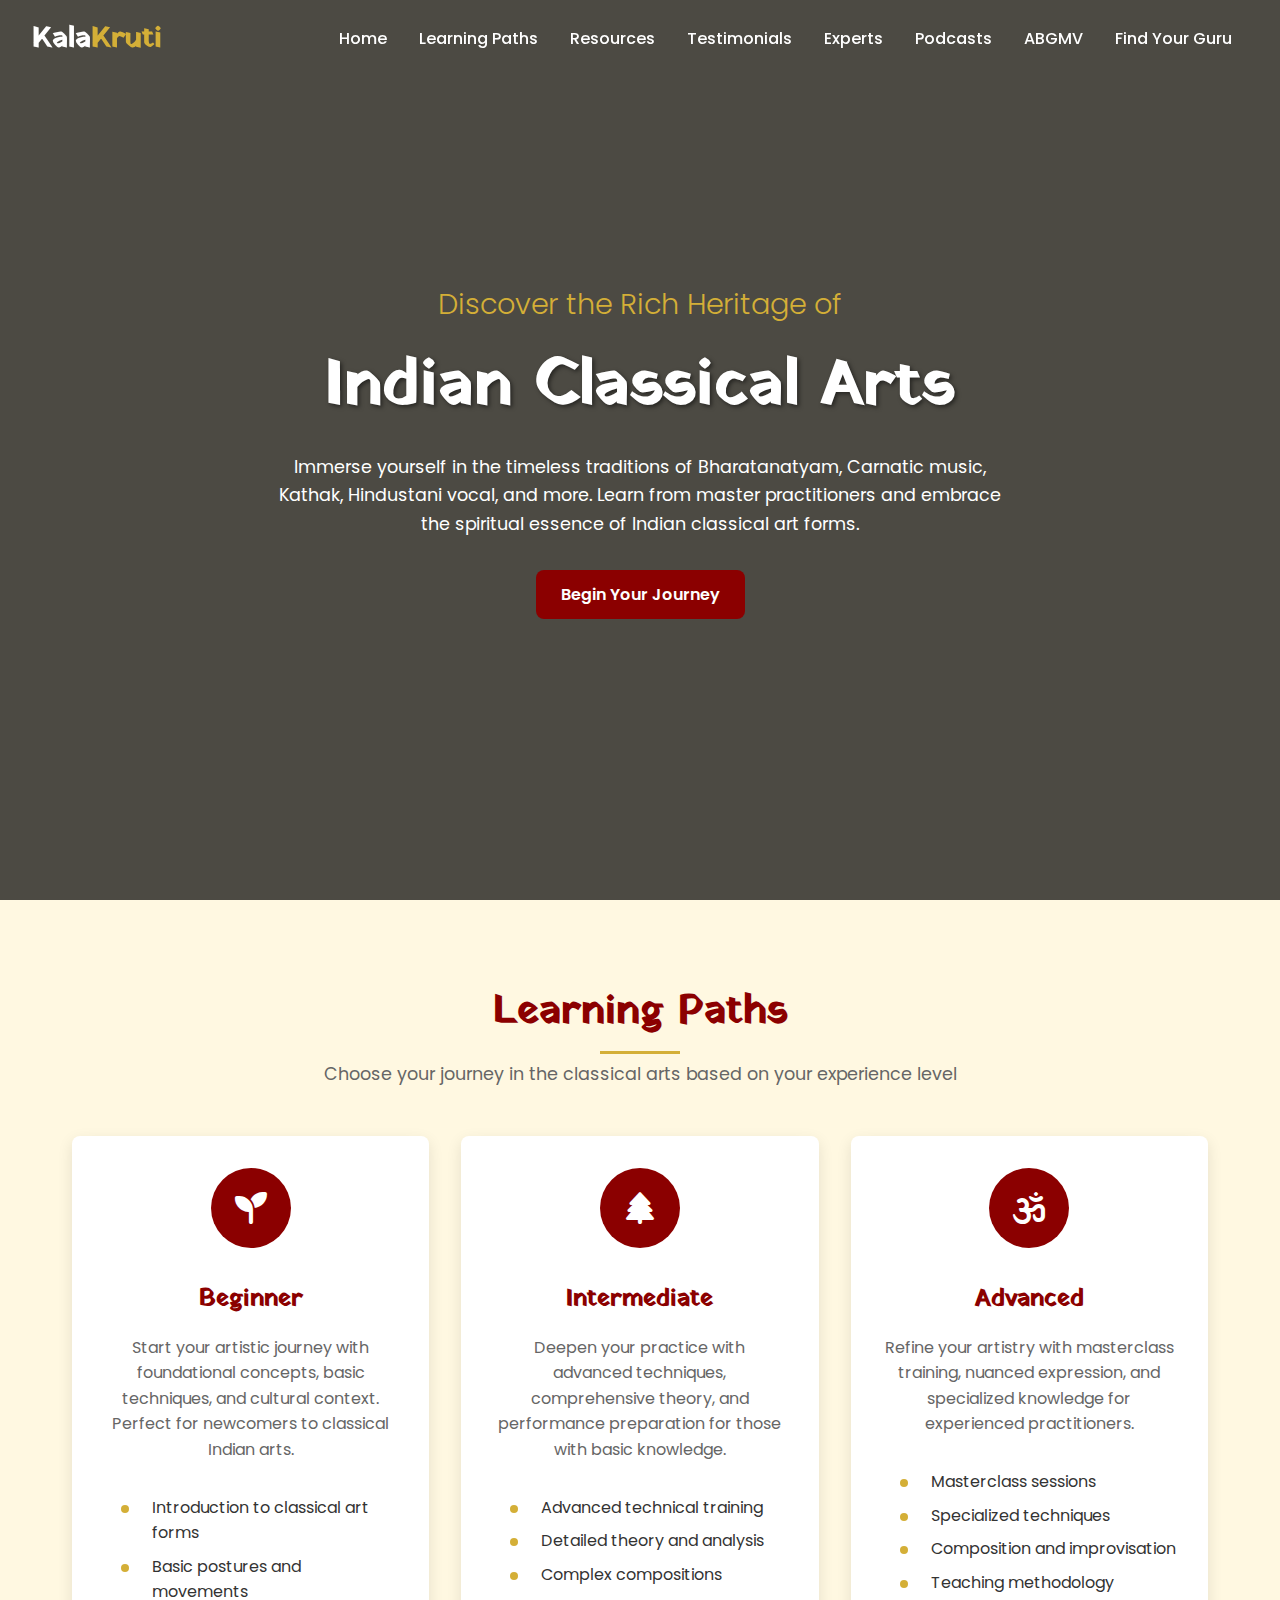
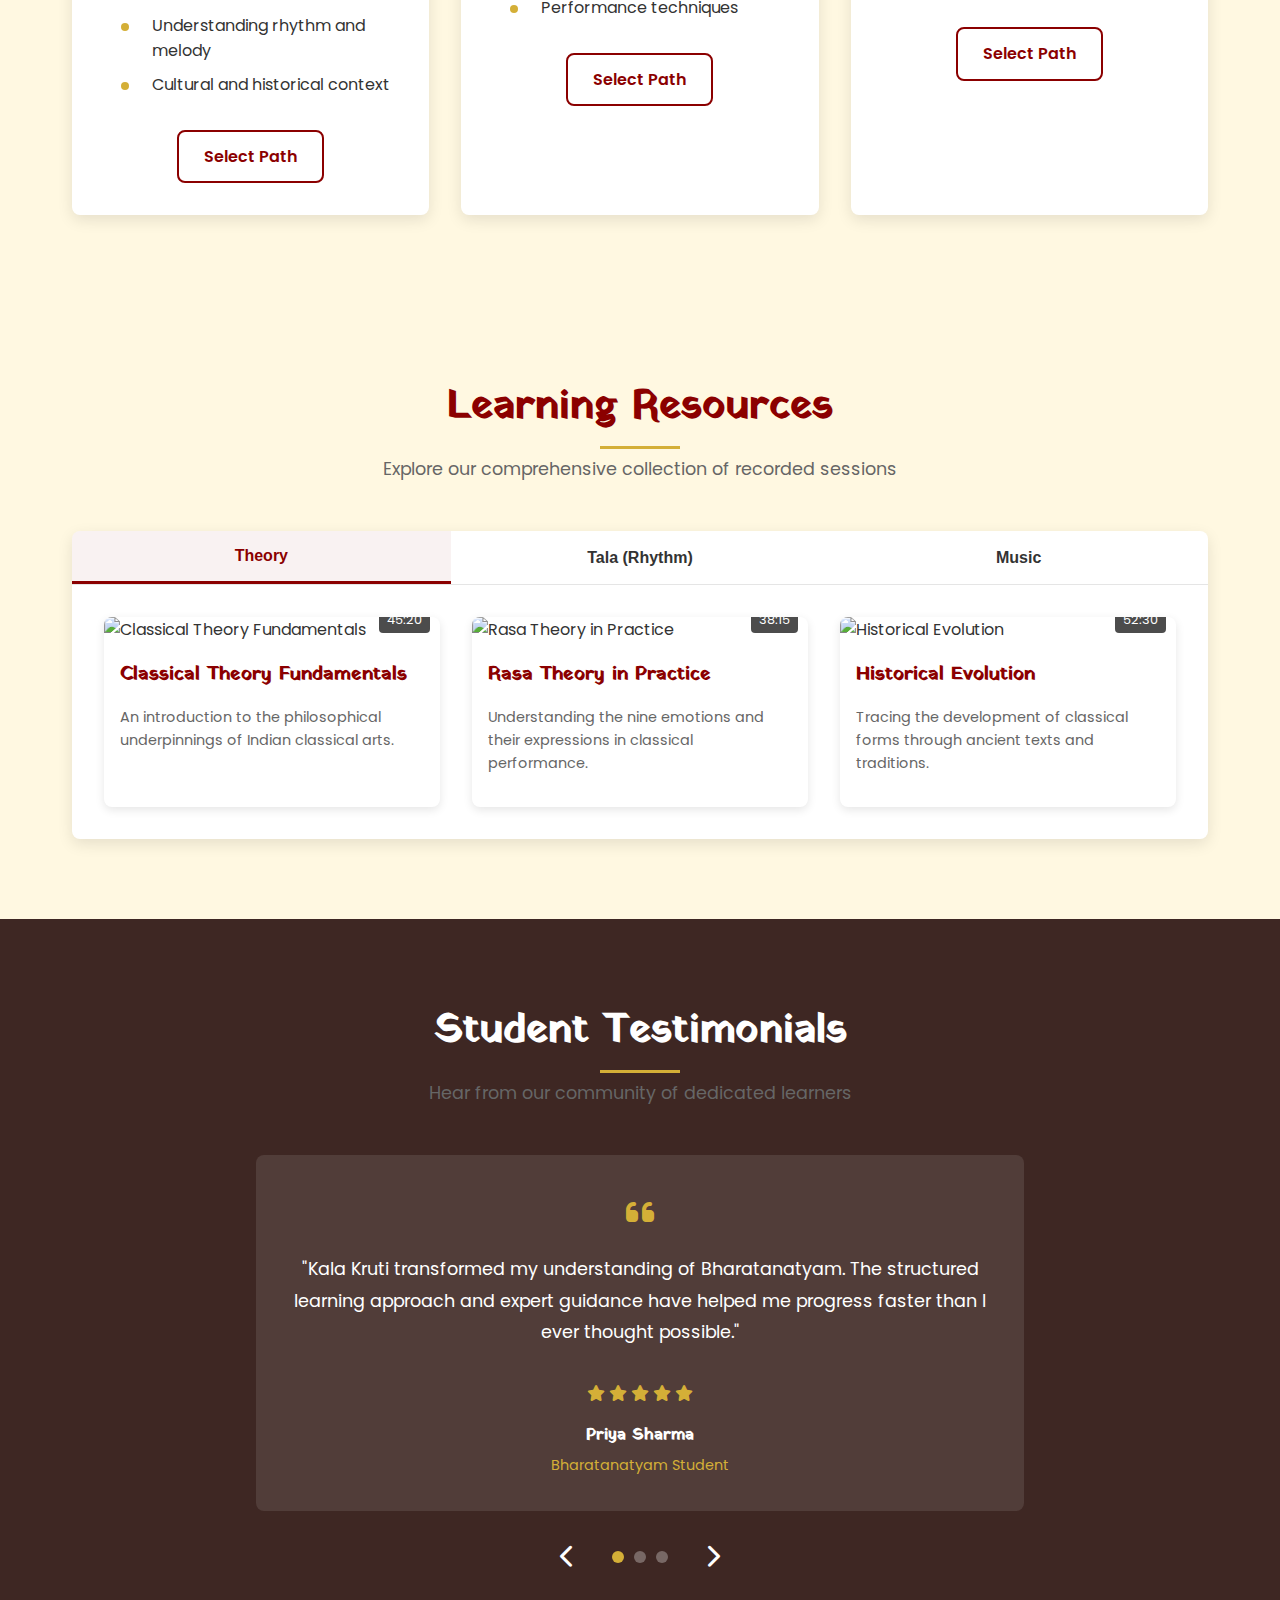
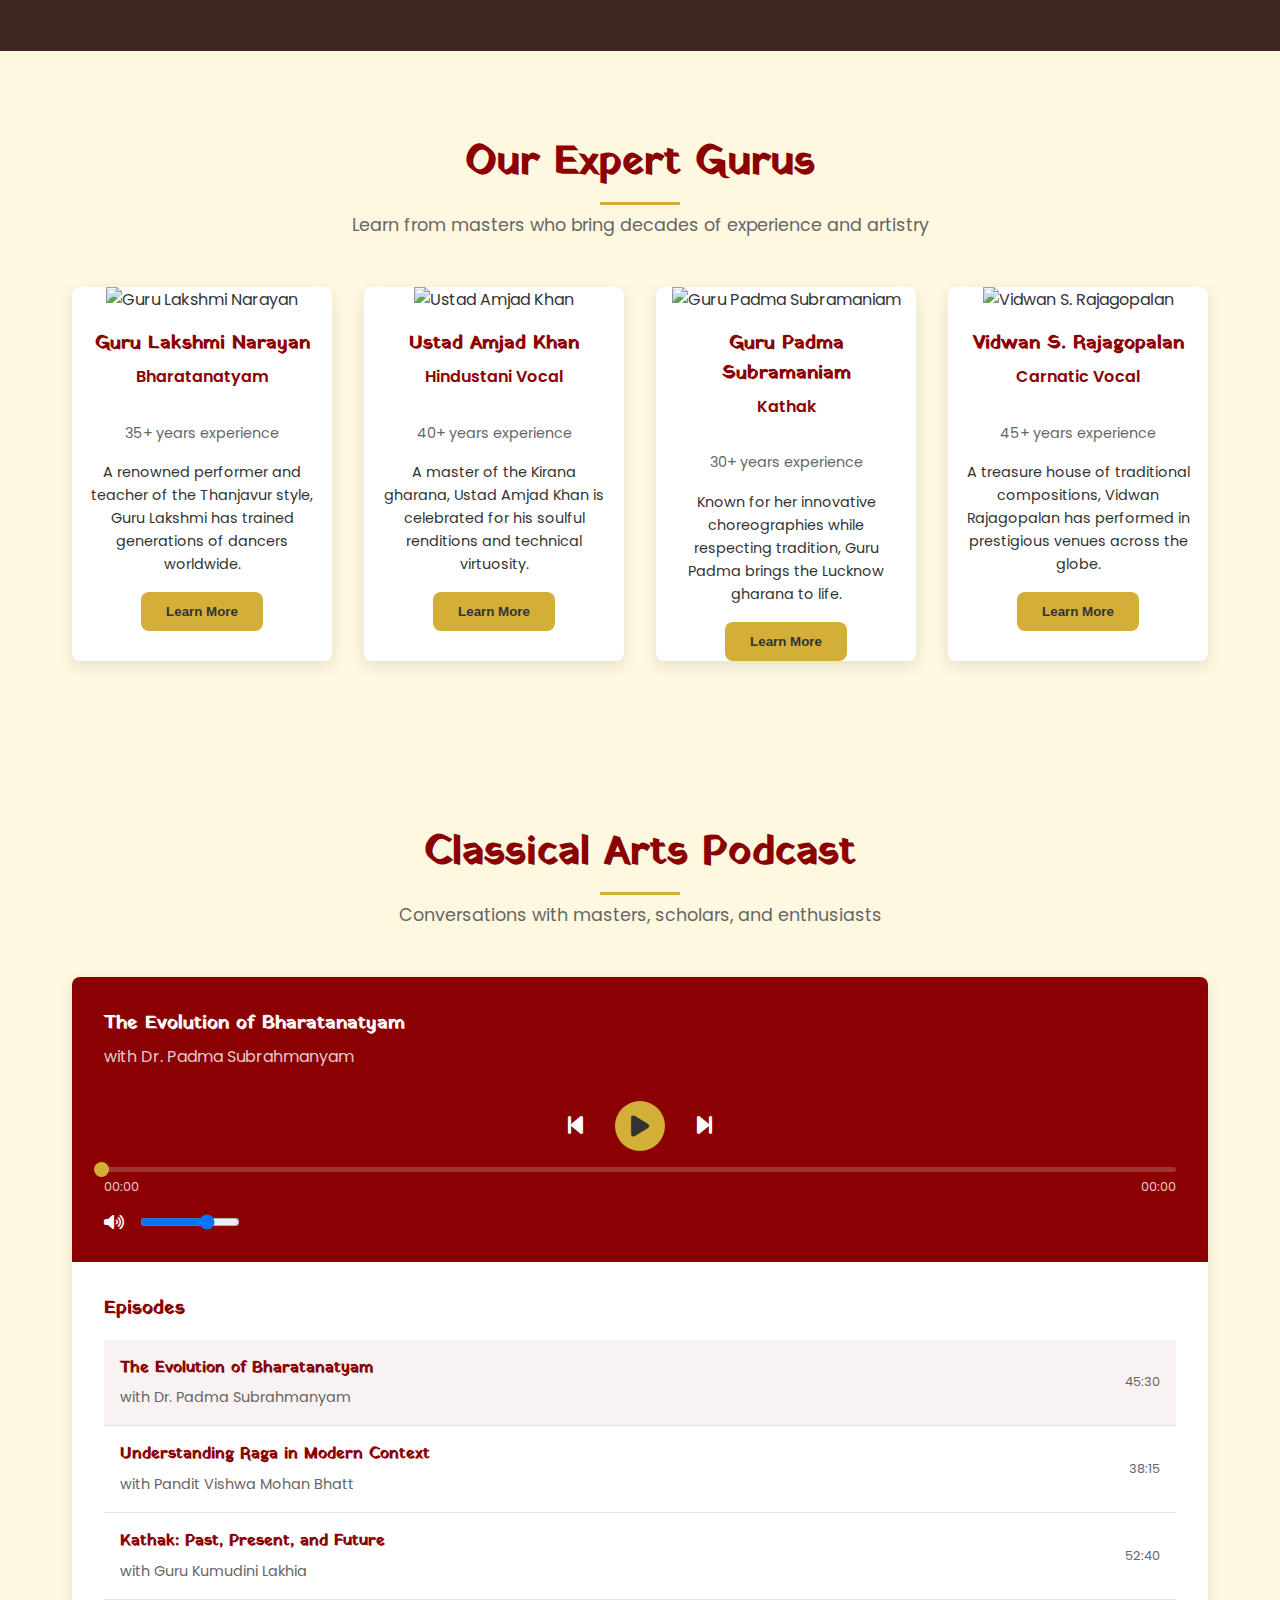
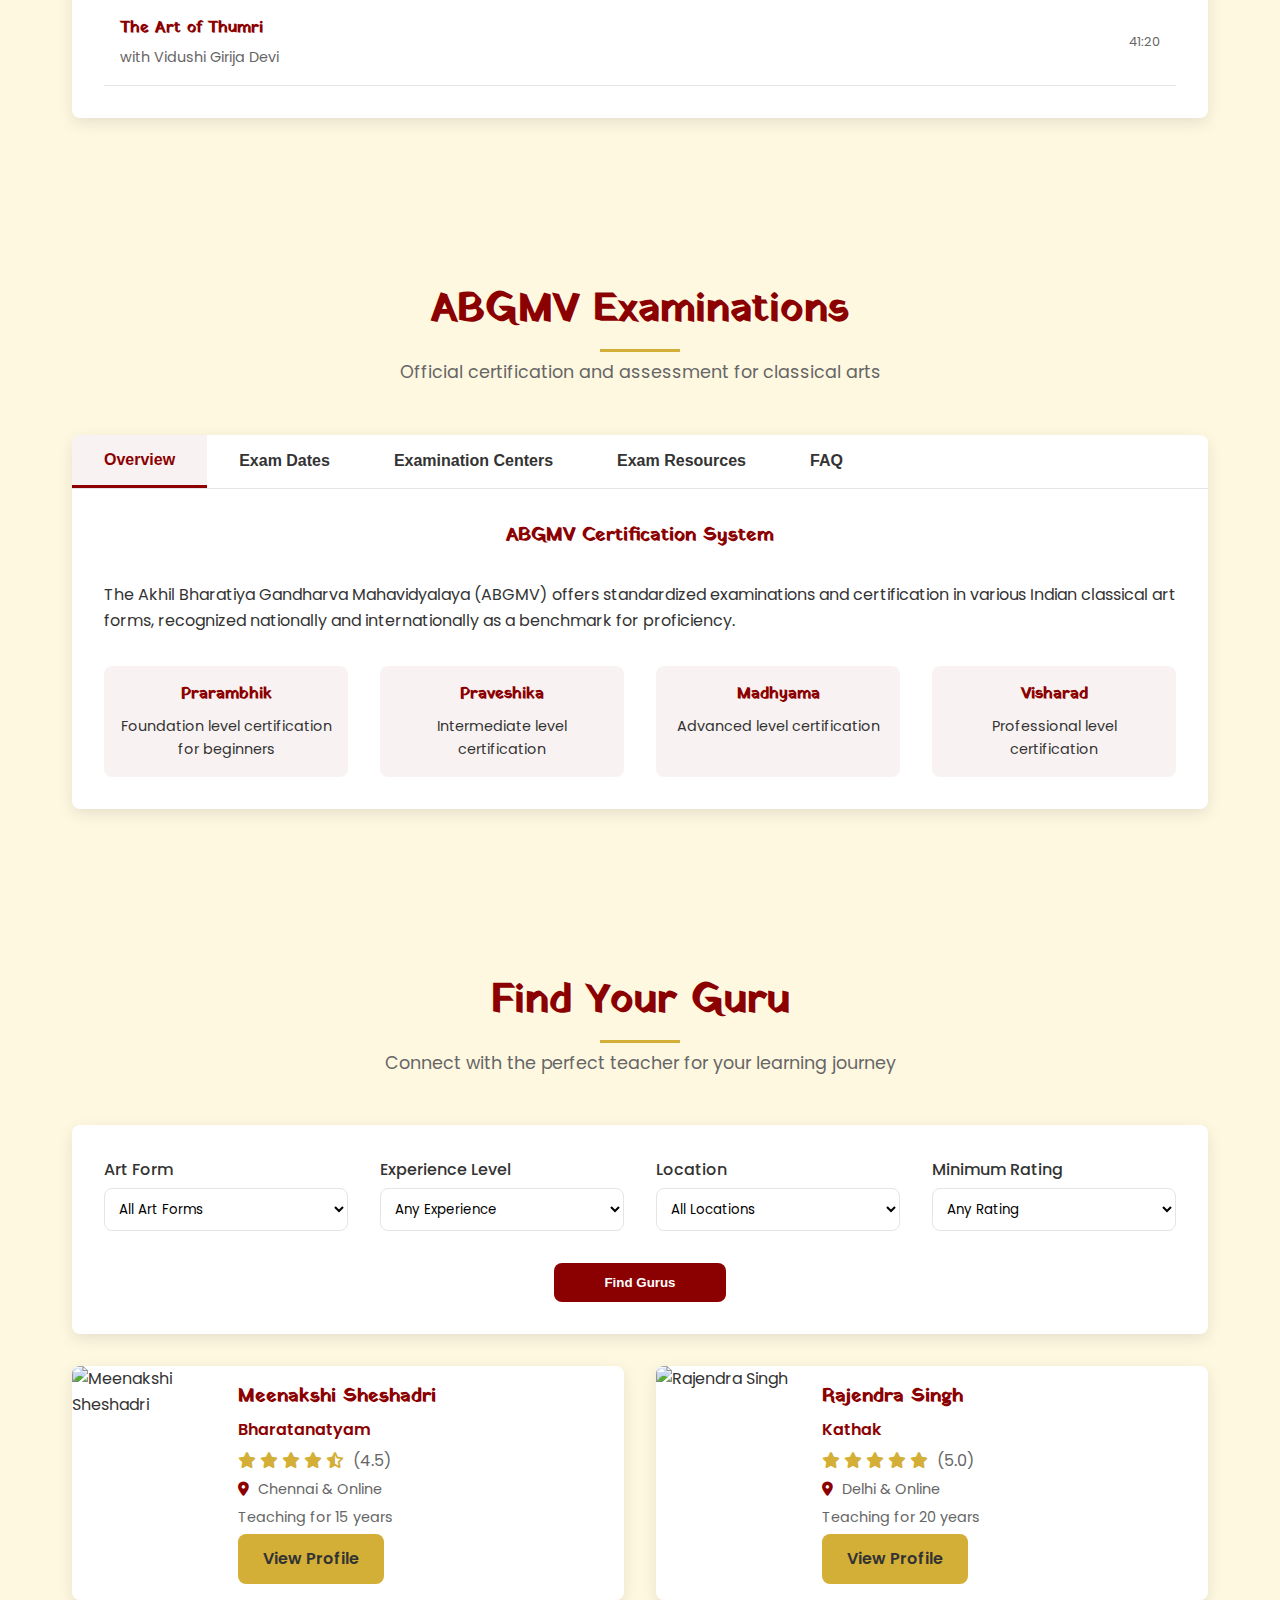
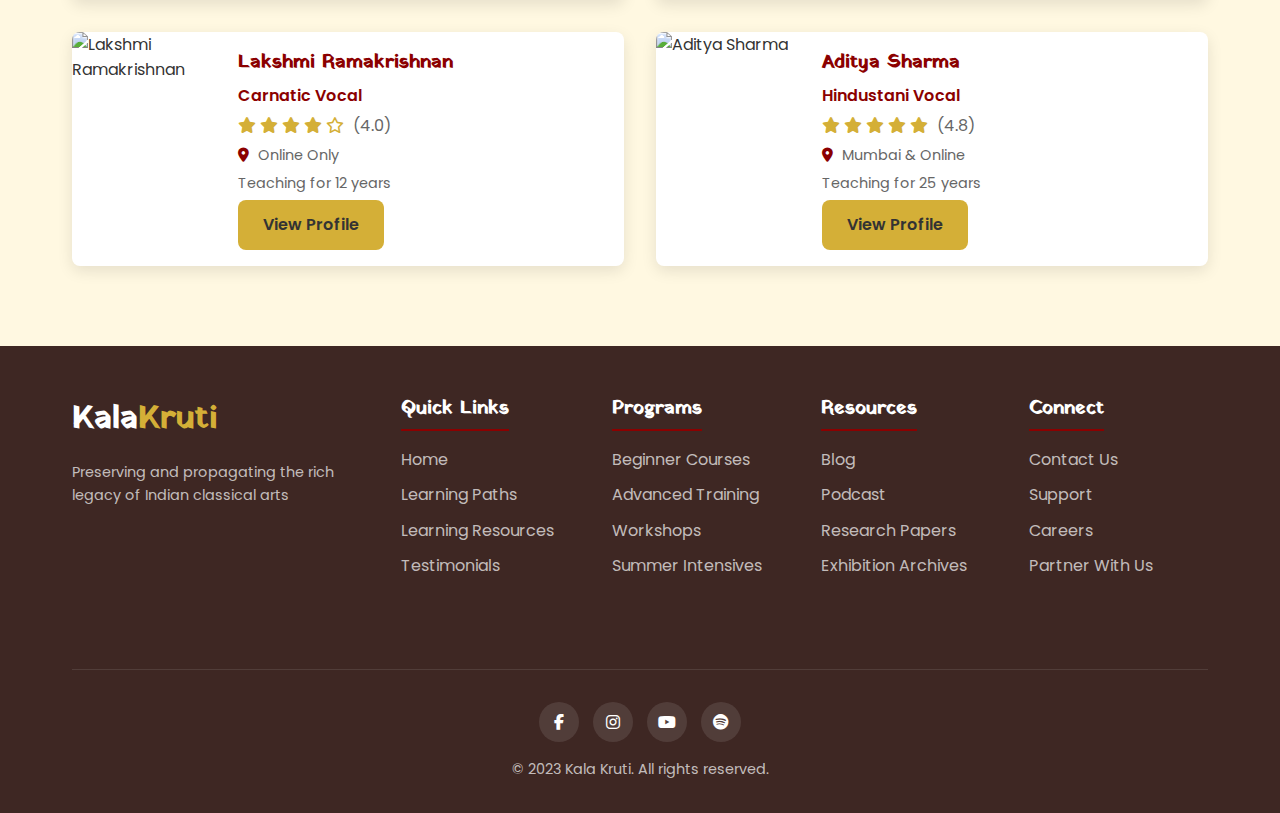
==== index.html @ 03e79869 "building blocks" ====
<!DOCTYPE html>
<html lang="en">
<head>
    <meta charset="UTF-8">
    <meta name="viewport" content="width=device-width, initial-scale=1.0">
    <title>Kala Kruti - Indian Classical Arts Academy</title>
    <link rel="stylesheet" href="styles/main.css">
    <link rel="stylesheet" href="styles/responsive.css">
    <link rel="preconnect" href="https://fonts.googleapis.com">
    <link rel="preconnect" href="https://fonts.gstatic.com" crossorigin>
    <link href="https://fonts.googleapis.com/css2?family=Poppins:wght@300;400;500;600;700&family=Yatra+One&display=swap" rel="stylesheet">
    <link rel="stylesheet" href="https://cdnjs.cloudflare.com/ajax/libs/font-awesome/6.4.0/css/all.min.css">
</head>
<body>
    <header id="home">
        <nav class="main-nav">
            <div class="logo">
                <h1>Kala<span>Kruti</span></h1>
            </div>
            <div class="menu-toggle">
                <i class="fas fa-bars"></i>
            </div>
            <ul class="nav-links">
                <li><a href="#home">Home</a></li>
                <li><a href="#learning-paths">Learning Paths</a></li>
                <li><a href="#resources">Resources</a></li>
                <li><a href="#testimonials">Testimonials</a></li>
                <li><a href="#experts">Experts</a></li>
                <li><a href="#podcasts">Podcasts</a></li>
                <li><a href="#examinations">ABGMV</a></li>
                <li><a href="#find-guru">Find Your Guru</a></li>
            </ul>
        </nav>
        <div class="hero">
            <div class="hero-content">
                <h2>Discover the Rich Heritage of</h2>
                <h1>Indian Classical Arts</h1>
                <p>Immerse yourself in the timeless traditions of Bharatanatyam, Carnatic music, Kathak, Hindustani vocal, and more. Learn from master practitioners and embrace the spiritual essence of Indian classical art forms.</p>
                <a href="#learning-paths" class="btn-primary">Begin Your Journey</a>
            </div>
        </div>
    </header>

    <section id="learning-paths" class="section">
        <div class="container">
            <div class="section-header">
                <h2>Learning Paths</h2>
                <p>Choose your journey in the classical arts based on your experience level</p>
            </div>
            <div class="paths-container">
                <div class="path-card">
                    <div class="path-icon">
                        <i class="fas fa-seedling"></i>
                    </div>
                    <h3>Beginner</h3>
                    <p>Start your artistic journey with foundational concepts, basic techniques, and cultural context. Perfect for newcomers to classical Indian arts.</p>
                    <ul>
                        <li>Introduction to classical art forms</li>
                        <li>Basic postures and movements</li>
                        <li>Understanding rhythm and melody</li>
                        <li>Cultural and historical context</li>
                    </ul>
                    <a href="#" class="btn-secondary">Select Path</a>
                </div>
                <div class="path-card">
                    <div class="path-icon">
                        <i class="fas fa-tree"></i>
                    </div>
                    <h3>Intermediate</h3>
                    <p>Deepen your practice with advanced techniques, comprehensive theory, and performance preparation for those with basic knowledge.</p>
                    <ul>
                        <li>Advanced technical training</li>
                        <li>Detailed theory and analysis</li>
                        <li>Complex compositions</li>
                        <li>Performance techniques</li>
                    </ul>
                    <a href="#" class="btn-secondary">Select Path</a>
                </div>
                <div class="path-card">
                    <div class="path-icon">
                        <i class="fas fa-om"></i>
                    </div>
                    <h3>Advanced</h3>
                    <p>Refine your artistry with masterclass training, nuanced expression, and specialized knowledge for experienced practitioners.</p>
                    <ul>
                        <li>Masterclass sessions</li>
                        <li>Specialized techniques</li>
                        <li>Composition and improvisation</li>
                        <li>Teaching methodology</li>
                    </ul>
                    <a href="#" class="btn-secondary">Select Path</a>
                </div>
            </div>
        </div>
    </section>

    <section id="resources" class="section">
        <div class="container">
            <div class="section-header">
                <h2>Learning Resources</h2>
                <p>Explore our comprehensive collection of recorded sessions</p>
            </div>
            <div class="tabs-container">
                <div class="tabs">
                    <button class="tab-btn active" data-tab="theory">Theory</button>
                    <button class="tab-btn" data-tab="tala">Tala (Rhythm)</button>
                    <button class="tab-btn" data-tab="music">Music</button>
                </div>
                <div class="tab-content">
                    <div class="tab-pane active" id="theory">
                        <div class="resource-grid">
                            <div class="resource-card">
                                <div class="resource-thumbnail">
                                    <img src="/api/placeholder/400/300" alt="Classical Theory Fundamentals">
                                    <span class="duration">45:20</span>
                                </div>
                                <h3>Classical Theory Fundamentals</h3>
                                <p>An introduction to the philosophical underpinnings of Indian classical arts.</p>
                            </div>
                            <div class="resource-card">
                                <div class="resource-thumbnail">
                                    <img src="/api/placeholder/400/300" alt="Rasa Theory in Practice">
                                    <span class="duration">38:15</span>
                                </div>
                                <h3>Rasa Theory in Practice</h3>
                                <p>Understanding the nine emotions and their expressions in classical performance.</p>
                            </div>
                            <div class="resource-card">
                                <div class="resource-thumbnail">
                                    <img src="/api/placeholder/400/300" alt="Historical Evolution">
                                    <span class="duration">52:30</span>
                                </div>
                                <h3>Historical Evolution</h3>
                                <p>Tracing the development of classical forms through ancient texts and traditions.</p>
                            </div>
                        </div>
                    </div>
                    <div class="tab-pane" id="tala">
                        <div class="resource-grid">
                            <div class="resource-card">
                                <div class="resource-thumbnail">
                                    <img src="/api/placeholder/400/300" alt="Introduction to Tala">
                                    <span class="duration">32:15</span>
                                </div>
                                <h3>Introduction to Tala</h3>
                                <p>Learn the basics of rhythm cycles in Indian classical tradition.</p>
                            </div>
                            <div class="resource-card">
                                <div class="resource-thumbnail">
                                    <img src="/api/placeholder/400/300" alt="Advanced Tala Patterns">
                                    <span class="duration">48:40</span>
                                </div>
                                <h3>Advanced Tala Patterns</h3>
                                <p>Complex rhythmic structures for intermediate and advanced practitioners.</p>
                            </div>
                            <div class="resource-card">
                                <div class="resource-thumbnail">
                                    <img src="/api/placeholder/400/300" alt="Rhythmic Compositions">
                                    <span class="duration">41:20</span>
                                </div>
                                <h3>Rhythmic Compositions</h3>
                                <p>Traditional and contemporary tala compositions and their applications.</p>
                            </div>
                        </div>
                    </div>
                    <div class="tab-pane" id="music">
                        <div class="resource-grid">
                            <div class="resource-card">
                                <div class="resource-thumbnail">
                                    <img src="/api/placeholder/400/300" alt="Raga Basics">
                                    <span class="duration">37:10</span>
                                </div>
                                <h3>Raga Basics</h3>
                                <p>Understanding the fundamental melodic structures in Indian classical music.</p>
                            </div>
                            <div class="resource-card">
                                <div class="resource-thumbnail">
                                    <img src="/api/placeholder/400/300" alt="Vocal Training">
                                    <span class="duration">54:25</span>
                                </div>
                                <h3>Vocal Training</h3>
                                <p>Techniques to develop voice culture and tonal quality for classical singing.</p>
                            </div>
                            <div class="resource-card">
                                <div class="resource-thumbnail">
                                    <img src="/api/placeholder/400/300" alt="Instrumental Techniques">
                                    <span class="duration">49:30</span>
                                </div>
                                <h3>Instrumental Techniques</h3>
                                <p>Masterclass on sitar, tabla, veena, and other classical instruments.</p>
                            </div>
                        </div>
                    </div>
                </div>
            </div>
        </div>
    </section>

    <section id="testimonials" class="section">
        <div class="container">
            <div class="section-header">
                <h2>Student Testimonials</h2>
                <p>Hear from our community of dedicated learners</p>
            </div>
            <div class="testimonial-slider">
                <div class="testimonial-track">
                    <div class="testimonial-slide">
                        <div class="testimonial-content">
                            <div class="quote-icon">
                                <i class="fas fa-quote-left"></i>
                            </div>
                            <p>"Kala Kruti transformed my understanding of Bharatanatyam. The structured learning approach and expert guidance have helped me progress faster than I ever thought possible."</p>
                            <div class="rating">
                                <i class="fas fa-star"></i>
                                <i class="fas fa-star"></i>
                                <i class="fas fa-star"></i>
                                <i class="fas fa-star"></i>
                                <i class="fas fa-star"></i>
                            </div>
                            <div class="testimonial-author">
                                <h4>Priya Sharma</h4>
                                <p>Bharatanatyam Student</p>
                            </div>
                        </div>
                    </div>
                    <div class="testimonial-slide">
                        <div class="testimonial-content">
                            <div class="quote-icon">
                                <i class="fas fa-quote-left"></i>
                            </div>
                            <p>"As someone living abroad, I thought learning Hindustani classical would be impossible. Kala Kruti's online platform and dedicated gurus have made it not just possible, but a joyful journey."</p>
                            <div class="rating">
                                <i class="fas fa-star"></i>
                                <i class="fas fa-star"></i>
                                <i class="fas fa-star"></i>
                                <i class="fas fa-star"></i>
                                <i class="fas fa-star-half-alt"></i>
                            </div>
                            <div class="testimonial-author">
                                <h4>Rajiv Mehta</h4>
                                <p>Hindustani Vocal Student</p>
                            </div>
                        </div>
                    </div>
                    <div class="testimonial-slide">
                        <div class="testimonial-content">
                            <div class="quote-icon">
                                <i class="fas fa-quote-left"></i>
                            </div>
                            <p>"The depth of knowledge shared in the Kathak courses is extraordinary. I've been studying for years elsewhere, but found so many new insights through these expertly crafted lessons."</p>
                            <div class="rating">
                                <i class="fas fa-star"></i>
                                <i class="fas fa-star"></i>
                                <i class="fas fa-star"></i>
                                <i class="fas fa-star"></i>
                                <i class="fas fa-star"></i>
                            </div>
                            <div class="testimonial-author">
                                <h4>Ananya Desai</h4>
                                <p>Kathak Student</p>
                            </div>
                        </div>
                    </div>
                </div>
                <div class="slider-controls">
                    <button class="prev-btn"><i class="fas fa-chevron-left"></i></button>
                    <div class="slider-dots">
                        <span class="dot active" data-slide="0"></span>
                        <span class="dot" data-slide="1"></span>
                        <span class="dot" data-slide="2"></span>
                    </div>
                    <button class="next-btn"><i class="fas fa-chevron-right"></i></button>
                </div>
            </div>
        </div>
    </section>

    <section id="experts" class="section">
        <div class="container">
            <div class="section-header">
                <h2>Our Expert Gurus</h2>
                <p>Learn from masters who bring decades of experience and artistry</p>
            </div>
            <div class="experts-grid">
                <div class="expert-card">
                    <div class="expert-image">
                        <img src="/api/placeholder/300/300" alt="Guru Lakshmi Narayan">
                    </div>
                    <h3>Guru Lakshmi Narayan</h3>
                    <p class="expert-specialty">Bharatanatyam</p>
                    <p class="expert-experience">35+ years experience</p>
                    <p class="expert-bio">A renowned performer and teacher of the Thanjavur style, Guru Lakshmi has trained generations of dancers worldwide.</p>
                    <button class="btn-tertiary modal-trigger" data-modal="expert-1">Learn More</button>
                </div>
                <div class="expert-card">
                    <div class="expert-image">
                        <img src="/api/placeholder/300/300" alt="Ustad Amjad Khan">
                    </div>
                    <h3>Ustad Amjad Khan</h3>
                    <p class="expert-specialty">Hindustani Vocal</p>
                    <p class="expert-experience">40+ years experience</p>
                    <p class="expert-bio">A master of the Kirana gharana, Ustad Amjad Khan is celebrated for his soulful renditions and technical virtuosity.</p>
                    <button class="btn-tertiary modal-trigger" data-modal="expert-2">Learn More</button>
                </div>
                <div class="expert-card">
                    <div class="expert-image">
                        <img src="/api/placeholder/300/300" alt="Guru Padma Subramaniam">
                    </div>
                    <h3>Guru Padma Subramaniam</h3>
                    <p class="expert-specialty">Kathak</p>
                    <p class="expert-experience">30+ years experience</p>
                    <p class="expert-bio">Known for her innovative choreographies while respecting tradition, Guru Padma brings the Lucknow gharana to life.</p>
                    <button class="btn-tertiary modal-trigger" data-modal="expert-3">Learn More</button>
                </div>
                <div class="expert-card">
                    <div class="expert-image">
                        <img src="/api/placeholder/300/300" alt="Vidwan S. Rajagopalan">
                    </div>
                    <h3>Vidwan S. Rajagopalan</h3>
                    <p class="expert-specialty">Carnatic Vocal</p>
                    <p class="expert-experience">45+ years experience</p>
                    <p class="expert-bio">A treasure house of traditional compositions, Vidwan Rajagopalan has performed in prestigious venues across the globe.</p>
                    <button class="btn-tertiary modal-trigger" data-modal="expert-4">Learn More</button>
                </div>
            </div>
        </div>
    </section>

    <section id="podcasts" class="section">
        <div class="container">
            <div class="section-header">
                <h2>Classical Arts Podcast</h2>
                <p>Conversations with masters, scholars, and enthusiasts</p>
            </div>
            <div class="podcast-player">
                <div class="current-podcast">
                    <div class="podcast-info">
                        <h3 id="podcast-title">The Evolution of Bharatanatyam</h3>
                        <p id="podcast-guest">with Dr. Padma Subrahmanyam</p>
                    </div>
                    <div class="player-controls">
                        <audio id="audio-player" preload="none">
                            <source src="#" type="audio/mpeg">
                            Your browser does not support the audio element.
                        </audio>
                        <div class="main-controls">
                            <button id="prev-track"><i class="fas fa-step-backward"></i></button>
                            <button id="play-pause"><i class="fas fa-play"></i></button>
                            <button id="next-track"><i class="fas fa-step-forward"></i></button>
                        </div>
                        <div class="progress-area">
                            <div class="progress-bar">
                                <div class="progress"></div>
                            </div>
                            <div class="time">
                                <span id="current-time">00:00</span>
                                <span id="duration">00:00</span>
                            </div>
                        </div>
                        <div class="volume-control">
                            <i class="fas fa-volume-up" id="volume-icon"></i>
                            <input type="range" id="volume" min="0" max="1" step="0.1" value="0.7">
                        </div>
                    </div>
                </div>
                <div class="podcast-playlist">
                    <h3>Episodes</h3>
                    <ul class="playlist">
                        <li class="playlist-item active" data-src="#">
                            <div class="playlist-info">
                                <h4>The Evolution of Bharatanatyam</h4>
                                <p>with Dr. Padma Subrahmanyam</p>
                            </div>
                            <span class="podcast-duration">45:30</span>
                        </li>
                        <li class="playlist-item" data-src="#">
                            <div class="playlist-info">
                                <h4>Understanding Raga in Modern Context</h4>
                                <p>with Pandit Vishwa Mohan Bhatt</p>
                            </div>
                            <span class="podcast-duration">38:15</span>
                        </li>
                        <li class="playlist-item" data-src="#">
                            <div class="playlist-info">
                                <h4>Kathak: Past, Present, and Future</h4>
                                <p>with Guru Kumudini Lakhia</p>
                            </div>
                            <span class="podcast-duration">52:40</span>
                        </li>
                        <li class="playlist-item" data-src="#">
                            <div class="playlist-info">
                                <h4>The Art of Thumri</h4>
                                <p>with Vidushi Girija Devi</p>
                            </div>
                            <span class="podcast-duration">41:20</span>
                        </li>
                    </ul>
                </div>
            </div>
        </div>
    </section>

    <section id="examinations" class="section">
        <div class="container">
            <div class="section-header">
                <h2>ABGMV Examinations</h2>
                <p>Official certification and assessment for classical arts</p>
            </div>
            <div class="exam-tabs">
                <div class="exam-tab-buttons">
                    <button class="exam-tab-btn active" data-tab="overview">Overview</button>
                    <button class="exam-tab-btn" data-tab="dates">Exam Dates</button>
                    <button class="exam-tab-btn" data-tab="centers">Examination Centers</button>
                    <button class="exam-tab-btn" data-tab="resources">Exam Resources</button>
                    <button class="exam-tab-btn" data-tab="faq">FAQ</button>
                </div>
                <div class="exam-tab-content">
                    <div class="exam-tab-pane active" id="overview">
                        <h3>ABGMV Certification System</h3>
                        <p>The Akhil Bharatiya Gandharva Mahavidyalaya (ABGMV) offers standardized examinations and certification in various Indian classical art forms, recognized nationally and internationally as a benchmark for proficiency.</p>
                        <div class="exam-levels">
                            <div class="level">
                                <h4>Prarambhik</h4>
                                <p>Foundation level certification for beginners</p>
                            </div>
                            <div class="level">
                                <h4>Praveshika</h4>
                                <p>Intermediate level certification</p>
                            </div>
                            <div class="level">
                                <h4>Madhyama</h4>
                                <p>Advanced level certification</p>
                            </div>
                            <div class="level">
                                <h4>Visharad</h4>
                                <p>Professional level certification</p>
                            </div>
                        </div>
                    </div>
                    <div class="exam-tab-pane" id="dates">
                        <h3>Upcoming Examination Schedule</h3>
                        <div class="exam-schedule">
                            <div class="exam-date">
                                <h4>Theory Examinations</h4>
                                <p>June 15-20, 2023</p>
                            </div>
                            <div class="exam-date">
                                <h4>Practical Examinations</h4>
                                <p>July 10-30, 2023</p>
                            </div>
                            <div class="exam-date">
                                <h4>Supplementary Examinations</h4>
                                <p>September 5-15, 2023</p>
                            </div>
                            <div class="exam-date">
                                <h4>Winter Session</h4>
                                <p>December 10-20, 2023</p>
                            </div>
                        </div>
                    </div>
                    <div class="exam-tab-pane" id="centers">
                        <h3>Examination Centers</h3>
                        <div class="centers-list">
                            <div class="center-region">
                                <h4>North India</h4>
                                <ul>
                                    <li>Delhi - ABGMV Headquarters</li>
                                    <li>Lucknow - Bhatkhande Music Institute</li>
                                    <li>Chandigarh - Pracheen Kala Kendra</li>
                                </ul>
                            </div>
                            <div class="center-region">
                                <h4>South India</h4>
                                <ul>
                                    <li>Chennai - Music Academy</li>
                                    <li>Bangalore - ABGMV Regional Center</li>
                                    <li>Hyderabad - Saptaparni Cultural Center</li>
                                </ul>
                            </div>
                            <div class="center-region">
                                <h4>East India</h4>
                                <ul>
                                    <li>Kolkata - Rabindra Bharati University</li>
                                    <li>Guwahati - Srimanta Sankaradeva Kalakshetra</li>
                                </ul>
                            </div>
                            <div class="center-region">
                                <h4>West India</h4>
                                <ul>
                                    <li>Mumbai - ABGMV Western Region</li>
                                    <li>Pune - Lalit Kala Kendra</li>
                                    <li>Ahmedabad - Kadamb Dance Center</li>
                                </ul>
                            </div>
                        </div>
                    </div>
                    <div class="exam-tab-pane" id="resources">
                        <h3>Examination Resources</h3>
                        <div class="resources-list">
                            <div class="resource-item">
                                <i class="fas fa-file-pdf"></i>
                                <div class="resource-details">
                                    <h4>Syllabus Guide</h4>
                                    <p>Comprehensive curriculum details for all levels</p>
                                    <a href="#" class="btn-download">Download PDF</a>
                                </div>
                            </div>
                            <div class="resource-item">
                                <i class="fas fa-file-alt"></i>
                                <div class="resource-details">
                                    <h4>Sample Question Papers</h4>
                                    <p>Previous years' theory examination papers</p>
                                    <a href="#" class="btn-download">Download PDF</a>
                                </div>
                            </div>
                            <div class="resource-item">
                                <i class="fas fa-book"></i>
                                <div class="resource-details">
                                    <h4>Recommended Textbooks</h4>
                                    <p>Official study materials and recommended readings</p>
                                    <a href="#" class="btn-download">View List</a>
                                </div>
                            </div>
                            <div class="resource-item">
                                <i class="fas fa-video"></i>
                                <div class="resource-details">
                                    <h4>Practical Demonstration Videos</h4>
                                    <p>Visual guide to practical examination components</p>
                                    <a href="#" class="btn-download">Access Library</a>
                                </div>
                            </div>
                        </div>
                    </div>
                    <div class="exam-tab-pane" id="faq">
                        <h3>Frequently Asked Questions</h3>
                        <div class="faq-accordion">
                            <div class="accordion-item">
                                <div class="accordion-header">
                                    <h4>What are the eligibility criteria for different levels?</h4>
                                    <i class="fas fa-plus"></i>
                                </div>
                                <div class="accordion-content">
                                    <p>Eligibility varies by level. Prarambhik has no prerequisites, Praveshika requires passing Prarambhik or equivalent training, Madhyama requires passing Praveshika plus 2 years of continued practice, and Visharad requires passing Madhyama plus 3 years of advanced training.</p>
                                </div>
                            </div>
                            <div class="accordion-item">
                                <div class="accordion-header">
                                    <h4>How do I register for examinations?</h4>
                                    <i class="fas fa-plus"></i>
                                </div>
                                <div class="accordion-content">
                                    <p>Registration can be completed online through our portal or in person at any ABGMV center. You'll need to submit an application form, required documentation, and examination fees. Registration typically opens 3 months before examination dates and closes 1 month prior.</p>
                                </div>
                            </div>
                            <div class="accordion-item">
                                <div class="accordion-header">
                                    <h4>Are there age restrictions for the examinations?</h4>
                                    <i class="fas fa-plus"></i>
                                </div>
                                <div class="accordion-content">
                                    <p>There is no upper age limit for any examination. For lower levels, minimum age requirements are: Prarambhik (8 years), Praveshika (10 years), Madhyama (13 years), and Visharad (16 years). Exceptions may be granted for exceptionally talented students.</p>
                                </div>
                            </div>
                            <div class="accordion-item">
                                <div class="accordion-header">
                                    <h4>How are the examinations evaluated?</h4>
                                    <i class="fas fa-plus"></i>
                                </div>
                                <div class="accordion-content">
                                    <p>Examinations are evaluated by a panel of expert examiners using standardized assessment criteria. Theory examinations are written, while practical examinations involve live performance. Students must achieve a minimum of 60% in both components to pass.</p>
                                </div>
                            </div>
                        </div>
                    </div>
                </div>
            </div>
        </div>
    </section>

    <section id="find-guru" class="section">
        <div class="container">
            <div class="section-header">
                <h2>Find Your Guru</h2>
                <p>Connect with the perfect teacher for your learning journey</p>
            </div>
            <div class="guru-search">
                <div class="search-filters">
                    <div class="filter-group">
                        <label for="art-form">Art Form</label>
                        <select id="art-form">
                            <option value="">All Art Forms</option>
                            <option value="bharatanatyam">Bharatanatyam</option>
                            <option value="kathak">Kathak</option>
                            <option value="kuchipudi">Kuchipudi</option>
                            <option value="odissi">Odissi</option>
                            <option value="carnatic">Carnatic Music</option>
                            <option value="hindustani">Hindustani Music</option>
                        </select>
                    </div>
                    <div class="filter-group">
                        <label for="experience">Experience Level</label>
                        <select id="experience">
                            <option value="">Any Experience</option>
                            <option value="beginner">Beginner-friendly</option>
                            <option value="intermediate">Intermediate</option>
                            <option value="advanced">Advanced</option>
                        </select>
                    </div>
                    <div class="filter-group">
                        <label for="location">Location</label>
                        <select id="location">
                            <option value="">All Locations</option>
                            <option value="online">Online Only</option>
                            <option value="delhi">Delhi NCR</option>
                            <option value="mumbai">Mumbai</option>
                            <option value="bangalore">Bangalore</option>
                            <option value="chennai">Chennai</option>
                            <option value="kolkata">Kolkata</option>
                        </select>
                    </div>
                    <div class="filter-group">
                        <label for="rating">Minimum Rating</label>
                        <select id="rating">
                            <option value="0">Any Rating</option>
                            <option value="3">3+ Stars</option>
                            <option value="4">4+ Stars</option>
                            <option value="4.5">4.5+ Stars</option>
                        </select>
                    </div>
                </div>
                <button id="search-btn" class="btn-primary">Find Gurus</button>
            </div>
            <div class="guru-results">
                <div class="guru-card">
                    <div class="guru-image">
                        <img src="/api/placeholder/150/150" alt="Meenakshi Sheshadri">
                    </div>
                    <div class="guru-info">
                        <h3>Meenakshi Sheshadri</h3>
                        <p class="guru-specialty">Bharatanatyam</p>
                        <div class="guru-rating">
                            <i class="fas fa-star"></i>
                            <i class="fas fa-star"></i>
                            <i class="fas fa-star"></i>
                            <i class="fas fa-star"></i>
                            <i class="fas fa-star-half-alt"></i>
                            <span>(4.5)</span>
                        </div>
                        <p class="guru-location"><i class="fas fa-map-marker-alt"></i> Chennai & Online</p>
                        <p class="guru-experience">Teaching for 15 years</p>
                        <a href="#" class="btn-tertiary">View Profile</a>
                    </div>
                </div>
                <div class="guru-card">
                    <div class="guru-image">
                        <img src="/api/placeholder/150/150" alt="Rajendra Singh">
                    </div>
                    <div class="guru-info">
                        <h3>Rajendra Singh</h3>
                        <p class="guru-specialty">Kathak</p>
                        <div class="guru-rating">
                            <i class="fas fa-star"></i>
                            <i class="fas fa-star"></i>
                            <i class="fas fa-star"></i>
                            <i class="fas fa-star"></i>
                            <i class="fas fa-star"></i>
                            <span>(5.0)</span>
                        </div>
                        <p class="guru-location"><i class="fas fa-map-marker-alt"></i> Delhi & Online</p>
                        <p class="guru-experience">Teaching for 20 years</p>
                        <a href="#" class="btn-tertiary">View Profile</a>
                    </div>
                </div>
                <div class="guru-card">
                    <div class="guru-image">
                        <img src="/api/placeholder/150/150" alt="Lakshmi Ramakrishnan">
                    </div>
                    <div class="guru-info">
                        <h3>Lakshmi Ramakrishnan</h3>
                        <p class="guru-specialty">Carnatic Vocal</p>
                        <div class="guru-rating">
                            <i class="fas fa-star"></i>
                            <i class="fas fa-star"></i>
                            <i class="fas fa-star"></i>
                            <i class="fas fa-star"></i>
                            <i class="far fa-star"></i>
                            <span>(4.0)</span>
                        </div>
                        <p class="guru-location"><i class="fas fa-map-marker-alt"></i> Online Only</p>
                        <p class="guru-experience">Teaching for 12 years</p>
                        <a href="#" class="btn-tertiary">View Profile</a>
                    </div>
                </div>
                <div class="guru-card">
                    <div class="guru-image">
                        <img src="/api/placeholder/150/150" alt="Aditya Sharma">
                    </div>
                    <div class="guru-info">
                        <h3>Aditya Sharma</h3>
                        <p class="guru-specialty">Hindustani Vocal</p>
                        <div class="guru-rating">
                            <i class="fas fa-star"></i>
                            <i class="fas fa-star"></i>
                            <i class="fas fa-star"></i>
                            <i class="fas fa-star"></i>
                            <i class="fas fa-star"></i>
                            <span>(4.8)</span>
                        </div>
                        <p class="guru-location"><i class="fas fa-map-marker-alt"></i> Mumbai & Online</p>
                        <p class="guru-experience">Teaching for 25 years</p>
                        <a href="#" class="btn-tertiary">View Profile</a>
                    </div>
                </div>
            </div>
        </div>
    </section>

    <footer>
        <div class="container">
            <div class="footer-content">
                <div class="footer-logo">
                    <h2>Kala<span>Kruti</span></h2>
                    <p>Preserving and propagating the rich legacy of Indian classical arts</p>
                </div>
                <div class="footer-links">
                    <div class="footer-column">
                        <h3>Quick Links</h3>
                        <ul>
                            <li><a href="#home">Home</a></li>
                            <li><a href="#learning-paths">Learning Paths</a></li>
                            <li><a href="#resources">Learning Resources</a></li>
                            <li><a href="#testimonials">Testimonials</a></li>
                        </ul>
                    </div>
                    <div class="footer-column">
                        <h3>Programs</h3>
                        <ul>
                            <li><a href="#">Beginner Courses</a></li>
                            <li><a href="#">Advanced Training</a></li>
                            <li><a href="#">Workshops</a></li>
                            <li><a href="#">Summer Intensives</a></li>
                        </ul>
                    </div>
                    <div class="footer-column">
                        <h3>Resources</h3>
                        <ul>
                            <li><a href="#">Blog</a></li>
                            <li><a href="#">Podcast</a></li>
                            <li><a href="#">Research Papers</a></li>
                            <li><a href="#">Exhibition Archives</a></li>
                        </ul>
                    </div>
                    <div class="footer-column">
                        <h3>Connect</h3>
                        <ul>
                            <li><a href="#">Contact Us</a></li>
                            <li><a href="#">Support</a></li>
                            <li><a href="#">Careers</a></li>
                            <li><a href="#">Partner With Us</a></li>
                        </ul>
                    </div>
                </div>
            </div>
            <div class="footer-bottom">
                <div class="social-icons">
                    <a href="#"><i class="fab fa-facebook-f"></i></a>
                    <a href="#"><i class="fab fa-instagram"></i></a>
                    <a href="#"><i class="fab fa-youtube"></i></a>
                    <a href="#"><i class="fab fa-spotify"></i></a>
                </div>
                <p>&copy; 2023 Kala Kruti. All rights reserved.</p>
            </div>
        </div>
    </footer>

    <!-- Modal Templates -->
    <div class="modal" id="expert-1">
        <div class="modal-content">
            <span class="close-modal">&times;</span>
            <div class="modal-body">
                <h2>Guru Lakshmi Narayan</h2>
                <p class="expert-specialty">Bharatanatyam Master</p>
                <div class="modal-expert-details">
                    <img src="/api/placeholder/300/300" alt="Guru Lakshmi Narayan">
                    <div class="expert-bio-extended">
                        <p>With over 35 years of experience in performing and teaching Bharatanatyam, Guru Lakshmi Narayan has established herself as one of the foremost exponents of the Thanjavur style of Bharatanatyam.</p>
                        <p>A recipient of numerous awards including the Sangeet Natak Akademi Award and Padma Shri, she has performed at prestigious venues across the world including The Kennedy Center, Royal Albert Hall, and Sydney Opera House.</p>
                        <p>Guru Lakshmi has trained numerous disciples who have gone on to become accomplished performers and teachers in their own right. Her teaching methodology emphasizes the spiritual essence of the art form while maintaining technical precision.</p>
                        <h3>Qualifications:</h3>
                        <ul>
                            <li>Masters in Fine Arts from Kalakshetra Foundation</li>
                            <li>PhD in Dance History and Aesthetics</li>
                            <li>Author of three acclaimed books on classical dance</li>
                        </ul>
                        <h3>Upcoming Workshops:</h3>
                        <p>Advanced Abhinaya Techniques - June 15-20, 2023</p>
                        <p>Nayika Bheda Exploration - August 10-15, 2023</p>
                        <a href="#" class="btn-primary">Enroll in Classes</a>
                    </div>
                </div>
            </div>
        </div>
    </div>
    
    <script src="scripts/main.js"></script>
</body>
</html>
---- styles/main.css ----
/* ==========================================================================
   CSS Reset & Base Styles
   ========================================================================== */

   * {
    margin: 0;
    padding: 0;
    box-sizing: border-box;
}

:root {
    /* Color Palette */
    --primary: #8B0000;      /* Deep maroon */
    --primary-light: #af2626; /* Lighter maroon for hover states */
    --secondary: #D4AF37;    /* Gold accent */
    --secondary-dark: #bb9733; /* Darker gold for hover states */
    --text-dark: #333333;    /* Dark text */
    --text-light: #FFFFFF;   /* Light text */
    --bg-light: #FFF8E1;     /* Warm cream background */
    --bg-dark: #3E2723;      /* Deep brown */
    --neutral-gray: #E5E5E5; /* Light gray for borders, etc. */
    
    /* Typography */
    --heading-font: 'Yatra One', cursive;
    --body-font: 'Poppins', sans-serif;
    
    /* Spacing */
    --spacing-xs: 0.5rem;
    --spacing-sm: 1rem;
    --spacing-md: 2rem;
    --spacing-lg: 3rem;
    --spacing-xl: 5rem;
    
    /* Borders */
    --border-radius: 8px;
    --border-width: 2px;
}

html {
    scroll-behavior: smooth;
}

body {
    font-family: var(--body-font);
    font-size: 16px;
    line-height: 1.6;
    color: var(--text-dark);
    background-color: var(--bg-light);
}

h1, h2, h3, h4, h5, h6 {
    font-family: var(--heading-font);
    margin-bottom: var(--spacing-sm);
    color: var(--primary);
}

p {
    margin-bottom: var(--spacing-sm);
}

a {
    color: var(--primary);
    text-decoration: none;
    transition: color 0.3s ease;
}

a:hover {
    color: var(--primary-light);
}

ul {
    list-style: none;
}

.container {
    max-width: 1200px;
    margin: 0 auto;
    padding: 0 var(--spacing-md);
}

.section {
    padding: var(--spacing-xl) 0;
}

/* Buttons */
.btn-primary, .btn-secondary, .btn-tertiary {
    display: inline-block;
    padding: 12px 25px;
    border-radius: var(--border-radius);
    font-weight: 600;
    text-align: center;
    cursor: pointer;
    transition: all 0.3s ease;
}

.btn-primary {
    background-color: var(--primary);
    color: var(--text-light);
    border: none;
}

.btn-primary:hover {
    background-color: var(--primary-light);
    color: var(--text-light);
}

.btn-secondary {
    background-color: transparent;
    color: var(--primary);
    border: var(--border-width) solid var(--primary);
}

.btn-secondary:hover {
    background-color: var(--primary);
    color: var(--text-light);
}

.btn-tertiary {
    background-color: var(--secondary);
    color: var(--text-dark);
    border: none;
}

.btn-tertiary:hover {
    background-color: var(--secondary-dark);
}

.btn-download {
    display: inline-flex;
    align-items: center;
    color: var(--primary);
    font-weight: 500;
    font-size: 0.9rem;
}

.btn-download:hover {
    text-decoration: underline;
}

.section-header {
    text-align: center;
    margin-bottom: var(--spacing-lg);
}

.section-header h2 {
    font-size: 2.5rem;
    position: relative;
    display: inline-block;
    margin-bottom: var(--spacing-sm);
}

.section-header h2::after {
    content: '';
    position: absolute;
    bottom: -10px;
    left: 50%;
    transform: translateX(-50%);
    width: 80px;
    height: 3px;
    background-color: var(--secondary);
}

.section-header p {
    font-size: 1.1rem;
    color: #666;
}

/* ==========================================================================
   Header & Navigation Styles
   ========================================================================== */

header {
    position: relative;
    background: linear-gradient(rgba(0, 0, 0, 0.7), rgba(0, 0, 0, 0.7)), url('/api/placeholder/1400/800') no-repeat center center/cover;
    height: 100vh;
    color: var(--text-light);
}

.main-nav {
    display: flex;
    justify-content: space-between;
    align-items: center;
    padding: var(--spacing-sm) var(--spacing-md);
    position: fixed;
    top: 0;
    left: 0;
    right: 0;
    z-index: 1000;
    transition: background-color 0.3s ease;
}

.main-nav.scrolled {
    background-color: rgba(62, 39, 35, 0.95);
    box-shadow: 0 2px 10px rgba(0, 0, 0, 0.1);
}

.logo h1 {
    color: var(--text-light);
    font-size: 1.8rem;
    margin: 0;
}

.logo span {
    color: var(--secondary);
}

.nav-links {
    display: flex;
}

.nav-links li {
    margin: 0 var(--spacing-sm);
}

.nav-links a {
    color: var(--text-light);
    font-weight: 500;
    position: relative;
}

.nav-links a::after {
    content: '';
    position: absolute;
    width: 0;
    height: 2px;
    bottom: -5px;
    left: 0;
    background-color: var(--secondary);
    transition: width 0.3s ease;
}

.nav-links a:hover::after {
    width: 100%;
}

.menu-toggle {
    display: none;
    font-size: 1.5rem;
    cursor: pointer;
}

.hero {
    height: 100%;
    display: flex;
    align-items: center;
    justify-content: center;
    text-align: center;
}

.hero-content {
    max-width: 800px;
    padding: 0 var(--spacing-md);
}

.hero-content h1 {
    font-size: 4rem;
    color: var(--text-light);
    margin-bottom: var(--spacing-sm);
    text-shadow: 2px 2px 4px rgba(0, 0, 0, 0.5);
}

.hero-content h2 {
    font-size: 1.8rem;
    color: var(--secondary);
    margin-bottom: var(--spacing-xs);
    font-family: var(--body-font);
    font-weight: 300;
}

.hero-content p {
    font-size: 1.1rem;
    margin-bottom: var(--spacing-md);
}

/* ==========================================================================
   Learning Paths Section
   ========================================================================== */

.paths-container {
    display: flex;
    justify-content: space-between;
    gap: var(--spacing-md);
}

.path-card {
    flex: 1;
    background: #fff;
    border-radius: var(--border-radius);
    padding: var(--spacing-md);
    box-shadow: 0 5px 15px rgba(0, 0, 0, 0.1);
    transition: transform 0.3s ease, box-shadow 0.3s ease;
    text-align: center;
}

.path-card:hover {
    transform: translateY(-10px);
    box-shadow: 0 15px 30px rgba(0, 0, 0, 0.15);
}

.path-icon {
    width: 80px;
    height: 80px;
    margin: 0 auto var(--spacing-md);
    border-radius: 50%;
    display: flex;
    align-items: center;
    justify-content: center;
    background-color: var(--primary);
    color: var(--text-light);
    font-size: 2rem;
}

.path-card h3 {
    font-size: 1.5rem;
    margin-bottom: var(--spacing-sm);
}

.path-card p {
    color: #666;
    margin-bottom: var(--spacing-md);
}

.path-card ul {
    text-align: left;
    margin-bottom: var(--spacing-md);
    padding-left: var(--spacing-md);
}

.path-card ul li {
    position: relative;
    padding-left: var(--spacing-sm);
    margin-bottom: var(--spacing-xs);
}

.path-card ul li::before {
    content: '';
    position: absolute;
    left: -15px;
    top: 10px;
    width: 8px;
    height: 8px;
    border-radius: 50%;
    background-color: var(--secondary);
}

/* ==========================================================================
   Resources Section
   ========================================================================== */

.tabs-container {
    background: #fff;
    border-radius: var(--border-radius);
    overflow: hidden;
    box-shadow: 0 5px 15px rgba(0, 0, 0, 0.1);
}

.tabs {
    display: flex;
    border-bottom: 1px solid var(--neutral-gray);
}

.tab-btn {
    flex: 1;
    padding: var(--spacing-sm) 0;
    background: none;
    border: none;
    font-size: 1rem;
    font-weight: 600;
    color: var(--text-dark);
    cursor: pointer;
    transition: all 0.3s ease;
}

.tab-btn.active {
    color: var(--primary);
    background-color: rgba(139, 0, 0, 0.05);
    border-bottom: 3px solid var(--primary);
}

.tab-content {
    padding: var(--spacing-md);
}

.tab-pane {
    display: none;
}

.tab-pane.active {
    display: block;
}

.resource-grid {
    display: grid;
    grid-template-columns: repeat(3, 1fr);
    gap: var(--spacing-md);
}

.resource-card {
    background: #fff;
    border-radius: var(--border-radius);
    overflow: hidden;
    box-shadow: 0 3px 10px rgba(0, 0, 0, 0.1);
    transition: transform 0.3s ease;
}

.resource-card:hover {
    transform: translateY(-5px);
}

.resource-thumbnail {
    position: relative;
    overflow: hidden;
}

.resource-thumbnail img {
    width: 100%;
    height: auto;
    transition: transform 0.5s ease;
}

.resource-card:hover .resource-thumbnail img {
    transform: scale(1.05);
}

.duration {
    position: absolute;
    bottom: 10px;
    right: 10px;
    background-color: rgba(0, 0, 0, 0.7);
    color: #fff;
    padding: 3px 8px;
    border-radius: 4px;
    font-size: 0.8rem;
}

.resource-card h3 {
    padding: var(--spacing-sm) var(--spacing-sm) 0;
    font-size: 1.2rem;
}

.resource-card p {
    padding: 0 var(--spacing-sm) var(--spacing-sm);
    font-size: 0.9rem;
    color: #666;
}

/* ==========================================================================
   Testimonials Section
   ========================================================================== */

#testimonials {
    background-color: var(--bg-dark);
    color: var(--text-light);
}

#testimonials .section-header h2 {
    color: var(--text-light);
}

.testimonial-slider {
    position: relative;
    margin: 0 auto;
    max-width: 800px;
    overflow: hidden;
}

.testimonial-track {
    display: flex;
    transition: transform 0.5s ease;
}

.testimonial-slide {
    min-width: 100%;
    padding: 0 var(--spacing-sm);
}

.testimonial-content {
    background-color: rgba(255, 255, 255, 0.1);
    padding: var(--spacing-md);
    border-radius: var(--border-radius);
    text-align: center;
}

.quote-icon {
    color: var(--secondary);
    font-size: 2rem;
    margin-bottom: var(--spacing-sm);
}

.testimonial-content p {
    font-size: 1.1rem;
    line-height: 1.8;
    margin-bottom: var(--spacing-md);
}

.rating {
    color: var(--secondary);
    margin-bottom: var(--spacing-sm);
}

.testimonial-author h4 {
    color: var(--text-light);
    margin-bottom: 5px;
}

.testimonial-author p {
    color: var(--secondary);
    font-size: 0.9rem;
    margin: 0;
}

.slider-controls {
    display: flex;
    justify-content: center;
    align-items: center;
    margin-top: var(--spacing-md);
}

.prev-btn, .next-btn {
    background: transparent;
    border: none;
    color: var(--text-light);
    font-size: 1.5rem;
    cursor: pointer;
    transition: color 0.3s ease;
}

.prev-btn:hover, .next-btn:hover {
    color: var(--secondary);
}

.slider-dots {
    display: flex;
    justify-content: center;
    margin: 0 var(--spacing-md);
}

.dot {
    width: 12px;
    height: 12px;
    border-radius: 50%;
    background-color: rgba(255, 255, 255, 0.3);
    margin: 0 5px;
    cursor: pointer;
    transition: background-color 0.3s ease;
}

.dot.active {
    background-color: var(--secondary);
}

/* ==========================================================================
   Experts Section
   ========================================================================== */

.experts-grid {
    display: grid;
    grid-template-columns: repeat(4, 1fr);
    gap: var(--spacing-md);
}

.expert-card {
    background: #fff;
    border-radius: var(--border-radius);
    overflow: hidden;
    box-shadow: 0 5px 15px rgba(0, 0, 0, 0.1);
    text-align: center;
    transition: transform 0.3s ease;
}

.expert-card:hover {
    transform: translateY(-10px);
}

.expert-image {
    width: 100%;
    overflow: hidden;
}

.expert-image img {
    width: 100%;
    height: auto;
    transition: transform 0.5s ease;
}

.expert-card:hover .expert-image img {
    transform: scale(1.05);
}

.expert-card h3 {
    padding: var(--spacing-sm) var(--spacing-sm) 0;
    margin-bottom: 5px;
}

.expert-specialty {
    color: var(--primary);
    font-weight: 600;
    margin-bottom: 5px;
}

.expert-experience {
    font-size: 0.9rem;
    color: #666;
    margin-bottom: var(--spacing-sm);
}

.expert-bio {
    font-size: 0.9rem;
    padding: 0 var(--spacing-sm);
    margin-bottom: var(--spacing-sm);
}

/* ==========================================================================
   Podcasts Section
   ========================================================================== */

.podcast-player {
    background-color: #fff;
    border-radius: var(--border-radius);
    overflow: hidden;
    box-shadow: 0 5px 15px rgba(0, 0, 0, 0.1);
}

.current-podcast {
    padding: var(--spacing-md);
    background-color: var(--primary);
    color: var(--text-light);
}

.podcast-info h3 {
    color: var(--text-light);
    margin-bottom: 5px;
}

.podcast-info p {
    color: rgba(255, 255, 255, 0.8);
    margin: 0;
}

.player-controls {
    margin-top: var(--spacing-md);
}

.main-controls {
    display: flex;
    justify-content: center;
    align-items: center;
    margin-bottom: var(--spacing-sm);
}

.main-controls button {
    background: transparent;
    border: none;
    color: var(--text-light);
    font-size: 1.5rem;
    margin: 0 var(--spacing-sm);
    cursor: pointer;
    transition: color 0.3s ease;
}

.main-controls button:hover {
    color: var(--secondary);
}

#play-pause {
    width: 50px;
    height: 50px;
    border-radius: 50%;
    background-color: var(--secondary);
    display: flex;
    align-items: center;
    justify-content: center;
    color: var(--text-dark);
}

.progress-area {
    margin-bottom: var(--spacing-sm);
}

.progress-bar {
    width: 100%;
    height: 5px;
    background-color: rgba(255, 255, 255, 0.2);
    border-radius: 5px;
    margin-bottom: 5px;
    cursor: pointer;
    position: relative;
}

.progress {
    width: 20%;
    height: 100%;
    background-color: var(--secondary);
    border-radius: 5px;
    position: relative;
}

.progress::after {
    content: '';
    position: absolute;
    right: -5px;
    top: -5px;
    width: 15px;
    height: 15px;
    background-color: var(--secondary);
    border-radius: 50%;
}

.time {
    display: flex;
    justify-content: space-between;
    font-size: 0.8rem;
    color: rgba(255, 255, 255, 0.8);
}

.volume-control {
    display: flex;
    align-items: center;
}

#volume-icon {
    margin-right: var(--spacing-sm);
    cursor: pointer;
}

#volume {
    width: 100px;
    cursor: pointer;
}

.podcast-playlist {
    padding: var(--spacing-md);
}

.podcast-playlist h3 {
    margin-bottom: var(--spacing-sm);
}

.playlist-item {
    display: flex;
    justify-content: space-between;
    align-items: center;
    padding: var(--spacing-sm);
    border-bottom: 1px solid var(--neutral-gray);
    cursor: pointer;
    transition: background-color 0.3s ease;
}

.playlist-item:hover, .playlist-item.active {
    background-color: rgba(139, 0, 0, 0.05);
}

.playlist-item.active h4 {
    color: var(--primary);
}

.playlist-info h4 {
    margin-bottom: 5px;
    font-size: 1rem;
}

.playlist-info p {
    margin: 0;
    font-size: 0.9rem;
    color: #666;
}

.podcast-duration {
    font-size: 0.8rem;
    color: #666;
    white-space: nowrap;
}

/* ==========================================================================
   Examinations (ABGMV) Section
   ========================================================================== */

.exam-tabs {
    background-color: #fff;
    border-radius: var(--border-radius);
    overflow: hidden;
    box-shadow: 0 5px 15px rgba(0, 0, 0, 0.1);
}

.exam-tab-buttons {
    display: flex;
    flex-wrap: wrap;
    border-bottom: 1px solid var(--neutral-gray);
}

.exam-tab-btn {
    padding: var(--spacing-sm) var(--spacing-md);
    background: none;
    border: none;
    font-size: 1rem;
    font-weight: 600;
    color: var(--text-dark);
    cursor: pointer;
    transition: all 0.3s ease;
}

.exam-tab-btn.active {
    color: var(--primary);
    background-color: rgba(139, 0, 0, 0.05);
    border-bottom: 3px solid var(--primary);
}

.exam-tab-content {
    padding: var(--spacing-md);
}

.exam-tab-pane {
    display: none;
}

.exam-tab-pane.active {
    display: block;
}

.exam-tab-pane h3 {
    margin-bottom: var(--spacing-md);
    text-align: center;
}

.exam-levels {
    display: grid;
    grid-template-columns: repeat(4, 1fr);
    gap: var(--spacing-md);
    margin-top: var(--spacing-md);
}

.level {
    background-color: rgba(139, 0, 0, 0.05);
    padding: var(--spacing-sm);
    border-radius: var(--border-radius);
    text-align: center;
}

.level h4 {
    color: var(--primary);
    margin-bottom: var(--spacing-xs);
}

.level p {
    font-size: 0.9rem;
    margin: 0;
}

.exam-schedule {
    display: grid;
    grid-template-columns: repeat(4, 1fr);
    gap: var(--spacing-md);
}

.exam-date {
    background-color: #fff;
    border: 1px solid var(--neutral-gray);
    padding: var(--spacing-sm);
    border-radius: var(--border-radius);
    text-align: center;
    box-shadow: 0 3px 10px rgba(0, 0, 0, 0.05);
}

.exam-date h4 {
    margin-bottom: var(--spacing-xs);
}

.exam-date p {
    font-size: 0.9rem;
    color: var(--primary);
    margin: 0;
    font-weight: 500;
}

.centers-list {
    display: grid;
    grid-template-columns: repeat(4, 1fr);
    gap: var(--spacing-md);
}

.center-region {
    background-color: #fff;
    border: 1px solid var(--neutral-gray);
    padding: var(--spacing-sm);
    border-radius: var(--border-radius);
    box-shadow: 0 3px 10px rgba(0, 0, 0, 0.05);
}

.center-region h4 {
    text-align: center;
    margin-bottom: var(--spacing-sm);
    color: var(--primary);
    padding-bottom: 5px;
    border-bottom: 2px solid var(--secondary);
}

.center-region ul li {
    margin-bottom: 8px;
    padding-left: 20px;
    position: relative;
}

.center-region ul li::before {
    content: '';
    position: absolute;
    left: 0;
    top: 8px;
    width: 8px;
    height: 8px;
    border-radius: 50%;
    background-color: var(--secondary);
}

.resources-list {
    display: grid;
    grid-template-columns: repeat(2, 1fr);
    gap: var(--spacing-md);
}

.resource-item {
    display: flex;
    align-items: center;
    background-color: #fff;
    padding: var(--spacing-sm);
    border-radius: var(--border-radius);
    border: 1px solid var(--neutral-gray);
    box-shadow: 0 3px 10px rgba(0, 0, 0, 0.05);
}

.resource-item i {
    font-size: 2rem;
    color: var(--primary);
    margin-right: var(--spacing-sm);
}

.resource-details {
    flex: 1;
}

.resource-details h4 {
    margin-bottom: 5px;
}

.resource-details p {
    font-size: 0.9rem;
    margin-bottom: var(--spacing-xs);
    color: #666;
}

.faq-accordion {
    max-width: 800px;
    margin: 0 auto;
}

.accordion-item {
    margin-bottom: var(--spacing-sm);
    border: 1px solid var(--neutral-gray);
    border-radius: var(--border-radius);
    overflow: hidden;
}

.accordion-header {
    display: flex;
    justify-content: space-between;
    align-items: center;
    padding: var(--spacing-sm);
    background-color: #fff;
    cursor: pointer;
    transition: background-color 0.3s ease;
}

.accordion-header:hover {
    background-color: rgba(139, 0, 0, 0.05);
}

.accordion-header h4 {
    margin: 0;
    font-size: 1rem;
}

.accordion-content {
    padding: 0 var(--spacing-sm);
    max-height: 0;
    overflow: hidden;
    transition: max-height 0.3s ease;
}

.accordion-item.active .accordion-content {
    padding: var(--spacing-sm);
    max-height: 500px;
}

.accordion-item.active .accordion-header i {
    transform: rotate(45deg);
}

/* ==========================================================================
   Find Your Guru Section
   ========================================================================== */

.guru-search {
    background-color: #fff;
    padding: var(--spacing-md);
    border-radius: var(--border-radius);
    margin-bottom: var(--spacing-md);
    box-shadow: 0 5px 15px rgba(0, 0, 0, 0.1);
}

.search-filters {
    display: grid;
    grid-template-columns: repeat(4, 1fr);
    gap: var(--spacing-md);
    margin-bottom: var(--spacing-md);
}

.filter-group {
    display: flex;
    flex-direction: column;
}

.filter-group label {
    margin-bottom: 5px;
    font-weight: 500;
}

.filter-group select {
    padding: 10px;
    border: 1px solid var(--neutral-gray);
    border-radius: var(--border-radius);
    background-color: #fff;
    font-family: inherit;
}

#search-btn {
    margin: 0 auto;
    display: block;
    padding: 12px 50px;
}

.guru-results {
    display: grid;
    grid-template-columns: repeat(2, 1fr);
    gap: var(--spacing-md);
}

.guru-card {
    display: flex;
    background-color: #fff;
    border-radius: var(--border-radius);
    overflow: hidden;
    box-shadow: 0 5px 15px rgba(0, 0, 0, 0.1);
    transition: transform 0.3s ease;
}

.guru-card:hover {
    transform: translateY(-5px);
}

.guru-image {
    width: 150px;
    height: 150px;
    overflow: hidden;
}

.guru-image img {
    width: 100%;
    height: 100%;
    object-fit: cover;
}

.guru-info {
    flex: 1;
    padding: var(--spacing-sm);
}

.guru-info h3 {
    margin-bottom: 5px;
}

.guru-specialty {
    color: var(--primary);
    font-weight: 600;
    margin-bottom: 5px;
}

.guru-rating {
    color: var(--secondary);
    margin-bottom: 5px;
}

.guru-rating span {
    color: #666;
    margin-left: 5px;
}

.guru-location, .guru-experience {
    font-size: 0.9rem;
    color: #666;
    margin-bottom: 5px;
}

.guru-location i, .guru-experience i {
    margin-right: 5px;
    color: var(--primary);
}

/* ==========================================================================
   Footer Styles
   ========================================================================== */

footer {
    background-color: var(--bg-dark);
    color: var(--text-light);
    padding: var(--spacing-lg) 0 0;
}

.footer-content {
    display: flex;
    justify-content: space-between;
    flex-wrap: wrap;
    margin-bottom: var(--spacing-lg);
}

.footer-logo {
    flex: 1;
    max-width: 300px;
}

.footer-logo h2 {
    color: var(--text-light);
    font-size: 2rem;
    margin-bottom: var(--spacing-sm);
}

.footer-logo span {
    color: var(--secondary);
}

.footer-logo p {
    font-size: 0.9rem;
    color: rgba(255, 255, 255, 0.7);
}

.footer-links {
    flex: 2;
    display: flex;
    justify-content: space-around;
    flex-wrap: wrap;
}

.footer-column {
    min-width: 150px;
    margin-bottom: var(--spacing-md);
}

.footer-column h3 {
    color: var(--text-light);
    margin-bottom: var(--spacing-sm);
    padding-bottom: 5px;
    border-bottom: 2px solid var(--primary);
    display: inline-block;
}

.footer-column ul li {
    margin-bottom: 10px;
}

.footer-column ul li a {
    color: rgba(255, 255, 255, 0.7);
    transition: color 0.3s ease;
}

.footer-column ul li a:hover {
    color: var(--secondary);
}

.footer-bottom {
    text-align: center;
    padding: var(--spacing-md) 0;
    border-top: 1px solid rgba(255, 255, 255, 0.1);
}

.social-icons {
    margin-bottom: var(--spacing-sm);
}

.social-icons a {
    display: inline-flex;
    align-items: center;
    justify-content: center;
    width: 40px;
    height: 40px;
    border-radius: 50%;
    background-color: rgba(255, 255, 255, 0.1);
    color: var(--text-light);
    margin: 0 5px;
    transition: background-color 0.3s ease, color 0.3s ease;
}

.social-icons a:hover {
    background-color: var(--secondary);
    color: var(--text-dark);
}

.footer-bottom p {
    font-size: 0.9rem;
    color: rgba(255, 255, 255, 0.7);
    margin: 0;
}

/* ==========================================================================
   Modal Styles
   ========================================================================== */

.modal {
    display: none;
    position: fixed;
    top: 0;
    left: 0;
    width: 100%;
    height: 100%;
    background-color: rgba(0, 0, 0, 0.7);
    z-index: 1000;
    overflow-y: auto;
}

.modal-content {
    background-color: #fff;
    max-width: 800px;
    margin: 50px auto;
    border-radius: var(--border-radius);
    box-shadow: 0 5px 15px rgba(0, 0, 0, 0.3);
    position: relative;
}

.close-modal {
    position: absolute;
    top: 10px;
    right: 20px;
    font-size: 2rem;
    color: var(--text-dark);
    cursor: pointer;
    transition: color 0.3s ease;
}

.close-modal:hover {
    color: var(--primary);
}

.modal-body {
    padding: var(--spacing-lg);
}

.modal-body h2 {
    text-align: center;
    margin-bottom: var(--spacing-xs);
}

.expert-specialty {
    text-align: center;
    color: var(--primary);
    font-weight: 600;
    margin-bottom: var(--spacing-md);
}

.modal-expert-details {
    display: flex;
    gap: var(--spacing-md);
}

.modal-expert-details img {
    width: 300px;
    height: 300px;
    object-fit: cover;
    border-radius: var(--border-radius);
}

.expert-bio-extended {
    flex: 1;
}

.expert-bio-extended p {
    margin-bottom: var(--spacing-sm);
}

.expert-bio-extended h3 {
    margin: var(--spacing-md) 0 var(--spacing-xs);
}

.expert-bio-extended ul {
    margin-bottom: var(--spacing-md);
    padding-left: var(--spacing-md);
}

.expert-bio-extended ul li {
    margin-bottom: 5px;
}

.expert-bio-extended a {
    display: inline-block;
    margin-top: var(--spacing-sm);
}

/* Animations */
@keyframes fadeIn {
    from { opacity: 0; }
    to { opacity: 1; }
}

.fadeIn {
    animation: fadeIn 0.5s ease forwards;
}
---- styles/responsive.css ----
/* ==========================================================================
   Responsive Styles
   ========================================================================== */

/* Tablet and smaller desktop */
@media screen and (max-width: 1024px) {
    .container {
        max-width: 90%;
    }

    .experts-grid {
        grid-template-columns: repeat(2, 1fr);
    }

    .exam-levels, .exam-schedule, .centers-list {
        grid-template-columns: repeat(2, 1fr);
        gap: var(--spacing-sm);
    }

    .modal-expert-details {
        flex-direction: column;
    }

    .modal-expert-details img {
        width: 100%;
        height: auto;
        max-width: 300px;
        margin: 0 auto var(--spacing-md);
    }
}

/* Tablet */
@media screen and (max-width: 768px) {
    .hero-content h1 {
        font-size: 3rem;
    }

    .hero-content h2 {
        font-size: 1.5rem;
    }

    .menu-toggle {
        display: block;
    }

    .nav-links {
        position: fixed;
        top: 70px;
        left: 0;
        width: 100%;
        height: calc(100vh - 70px);
        background-color: var(--bg-dark);
        flex-direction: column;
        align-items: center;
        justify-content: flex-start;
        padding-top: var(--spacing-lg);
        transform: translateX(-100%);
        transition: transform 0.3s ease;
        z-index: 900;
    }

    .nav-links.active {
        transform: translateX(0);
    }

    .nav-links li {
        margin: var(--spacing-sm) 0;
    }

    .paths-container {
        flex-direction: column;
    }

    .path-card {
        margin-bottom: var(--spacing-md);
    }

    .resource-grid {
        grid-template-columns: repeat(2, 1fr);
    }

    .search-filters {
        grid-template-columns: repeat(2, 1fr);
    }

    .guru-results {
        grid-template-columns: 1fr;
    }

    .footer-content {
        flex-direction: column;
    }

    .footer-logo {
        max-width: 100%;
        margin-bottom: var(--spacing-md);
        text-align: center;
    }

    .footer-links {
        justify-content: space-between;
    }
}

/* Mobile */
@media screen and (max-width: 480px) {
    .hero-content h1 {
        font-size: 2.5rem;
    }

    .section-header h2 {
        font-size: 2rem;
    }

    .resource-grid {
        grid-template-columns: 1fr;
    }

    .search-filters {
        grid-template-columns: 1fr;
    }

    .exam-levels, .exam-schedule, .centers-list, .resources-list {
        grid-template-columns: 1fr;
    }

    .exam-tab-buttons {
        flex-direction: column;
    }

    .exam-tab-btn {
        text-align: left;
        border-left: 3px solid transparent;
    }

    .exam-tab-btn.active {
        border-bottom: none;
        border-left: 3px solid var(--primary);
    }

    .guru-card {
        flex-direction: column;
    }

    .guru-image {
        width: 100%;
        height: auto;
    }

    .guru-image img {
        width: 100%;
    }

    .guru-info {
        padding: var(--spacing-md);
        text-align: center;
    }

    .modal-content {
        margin: 20px;
    }

    .modal-body {
        padding: var(--spacing-md);
    }
}

/* Small Mobile */
@media screen and (max-width: 360px) {
    .hero-content h1 {
        font-size: 2rem;
    }

    .main-controls button {
        font-size: 1.2rem;
        margin: 0 var(--spacing-xs);
    }

    #play-pause {
        width: 40px;
        height: 40px;
    }

    .footer-column {
        width: 100%;
        text-align: center;
    }
}
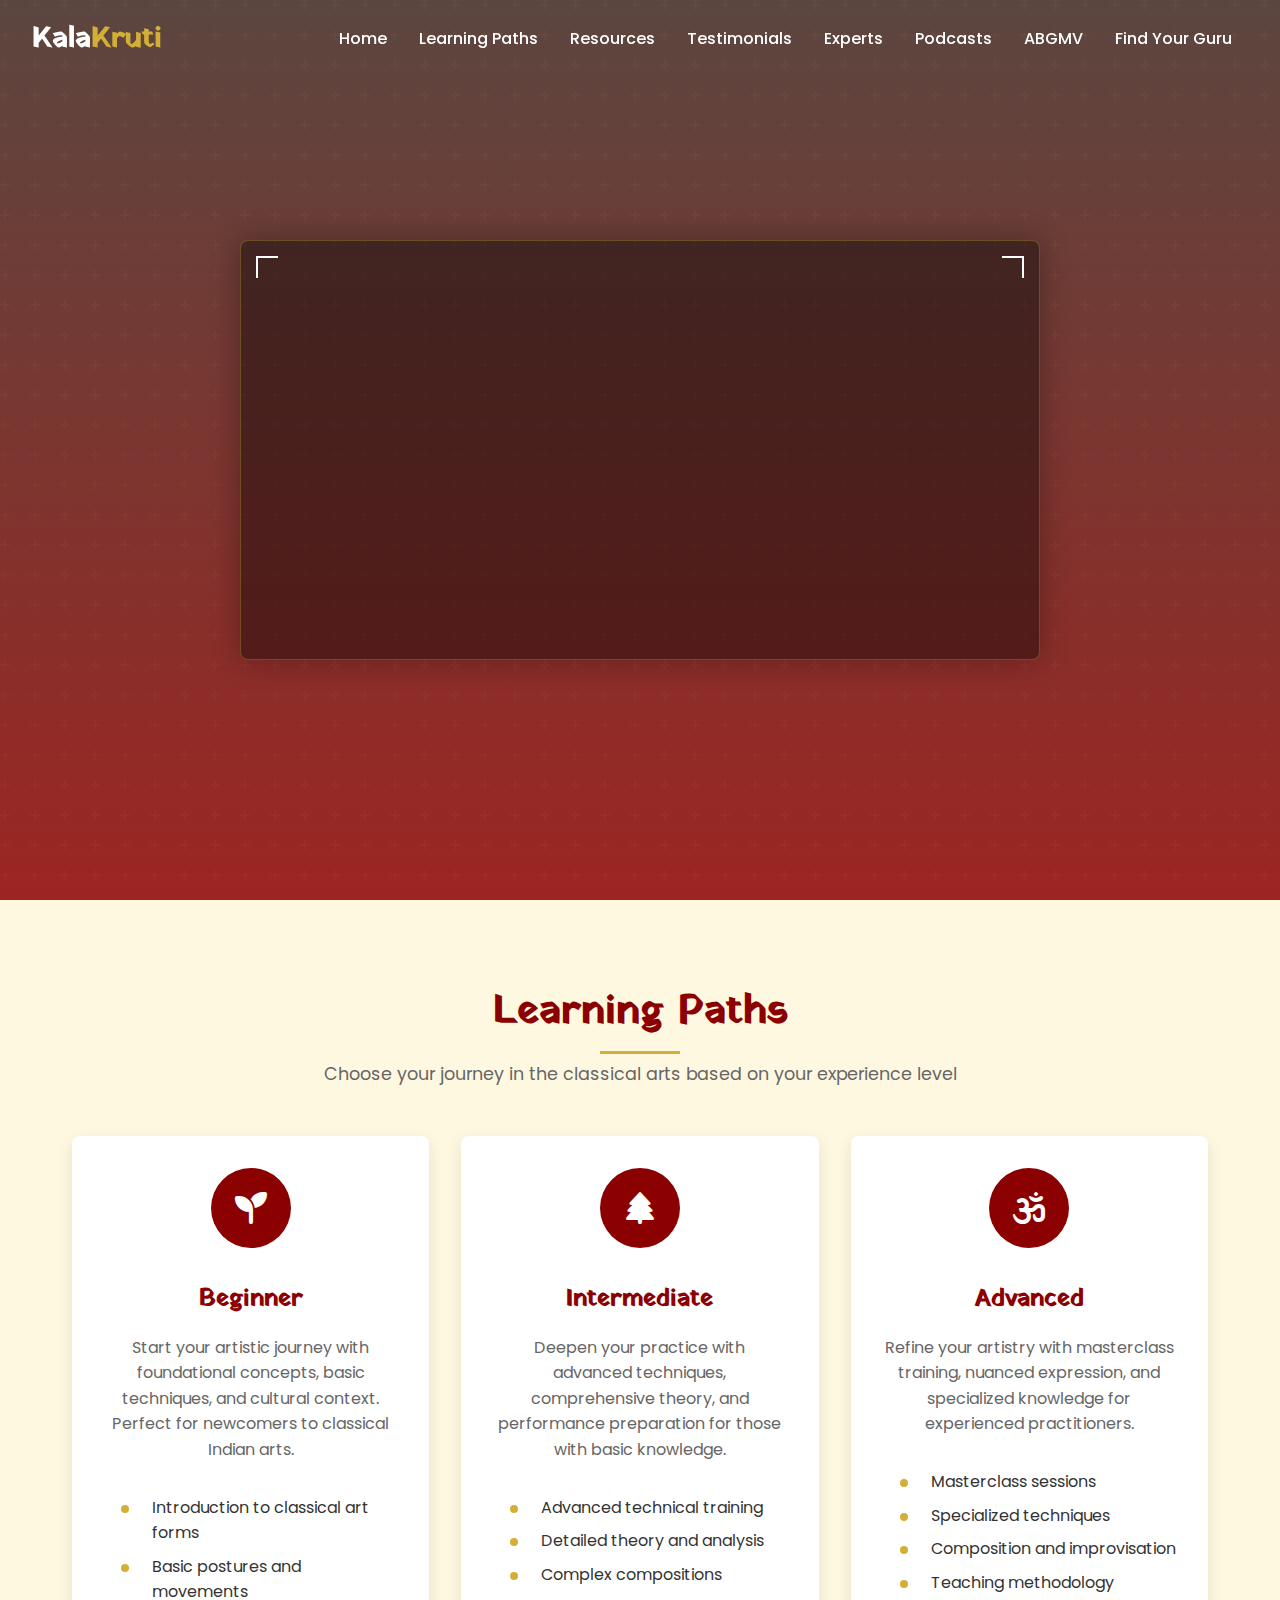
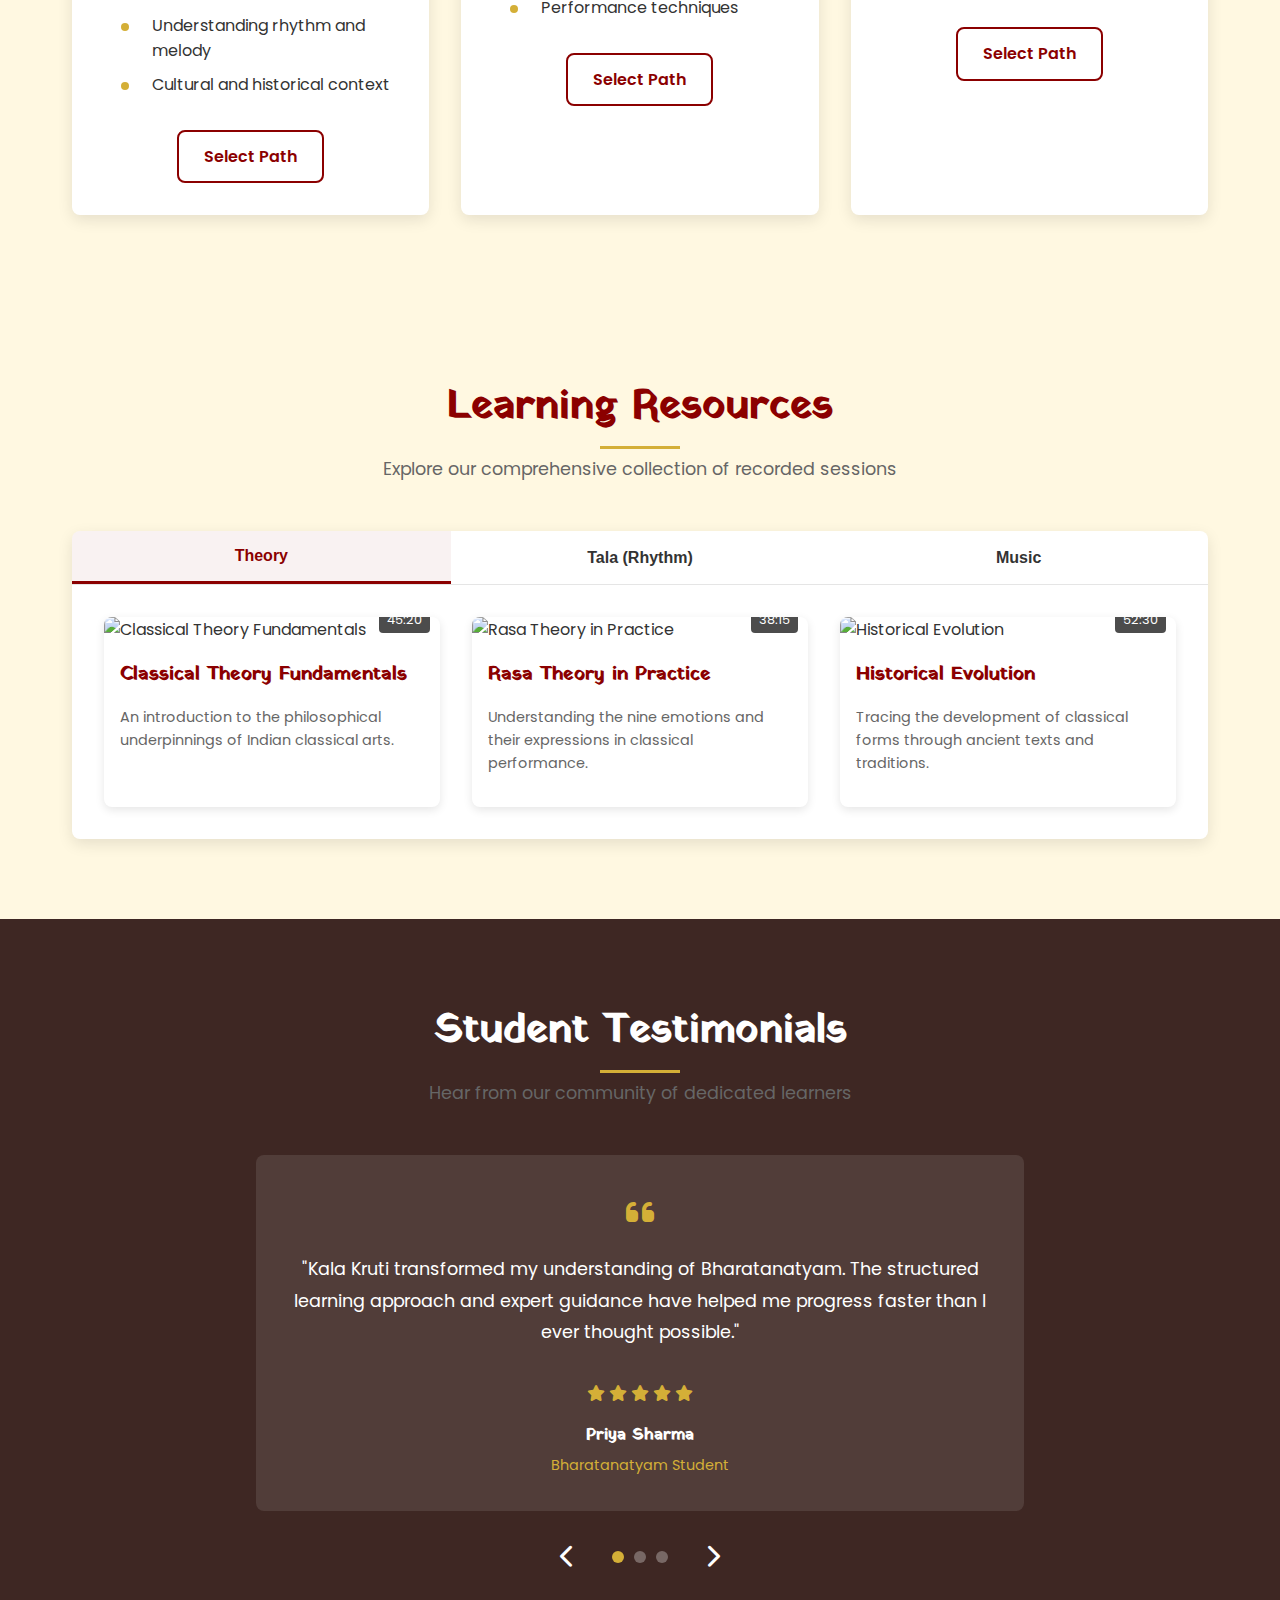
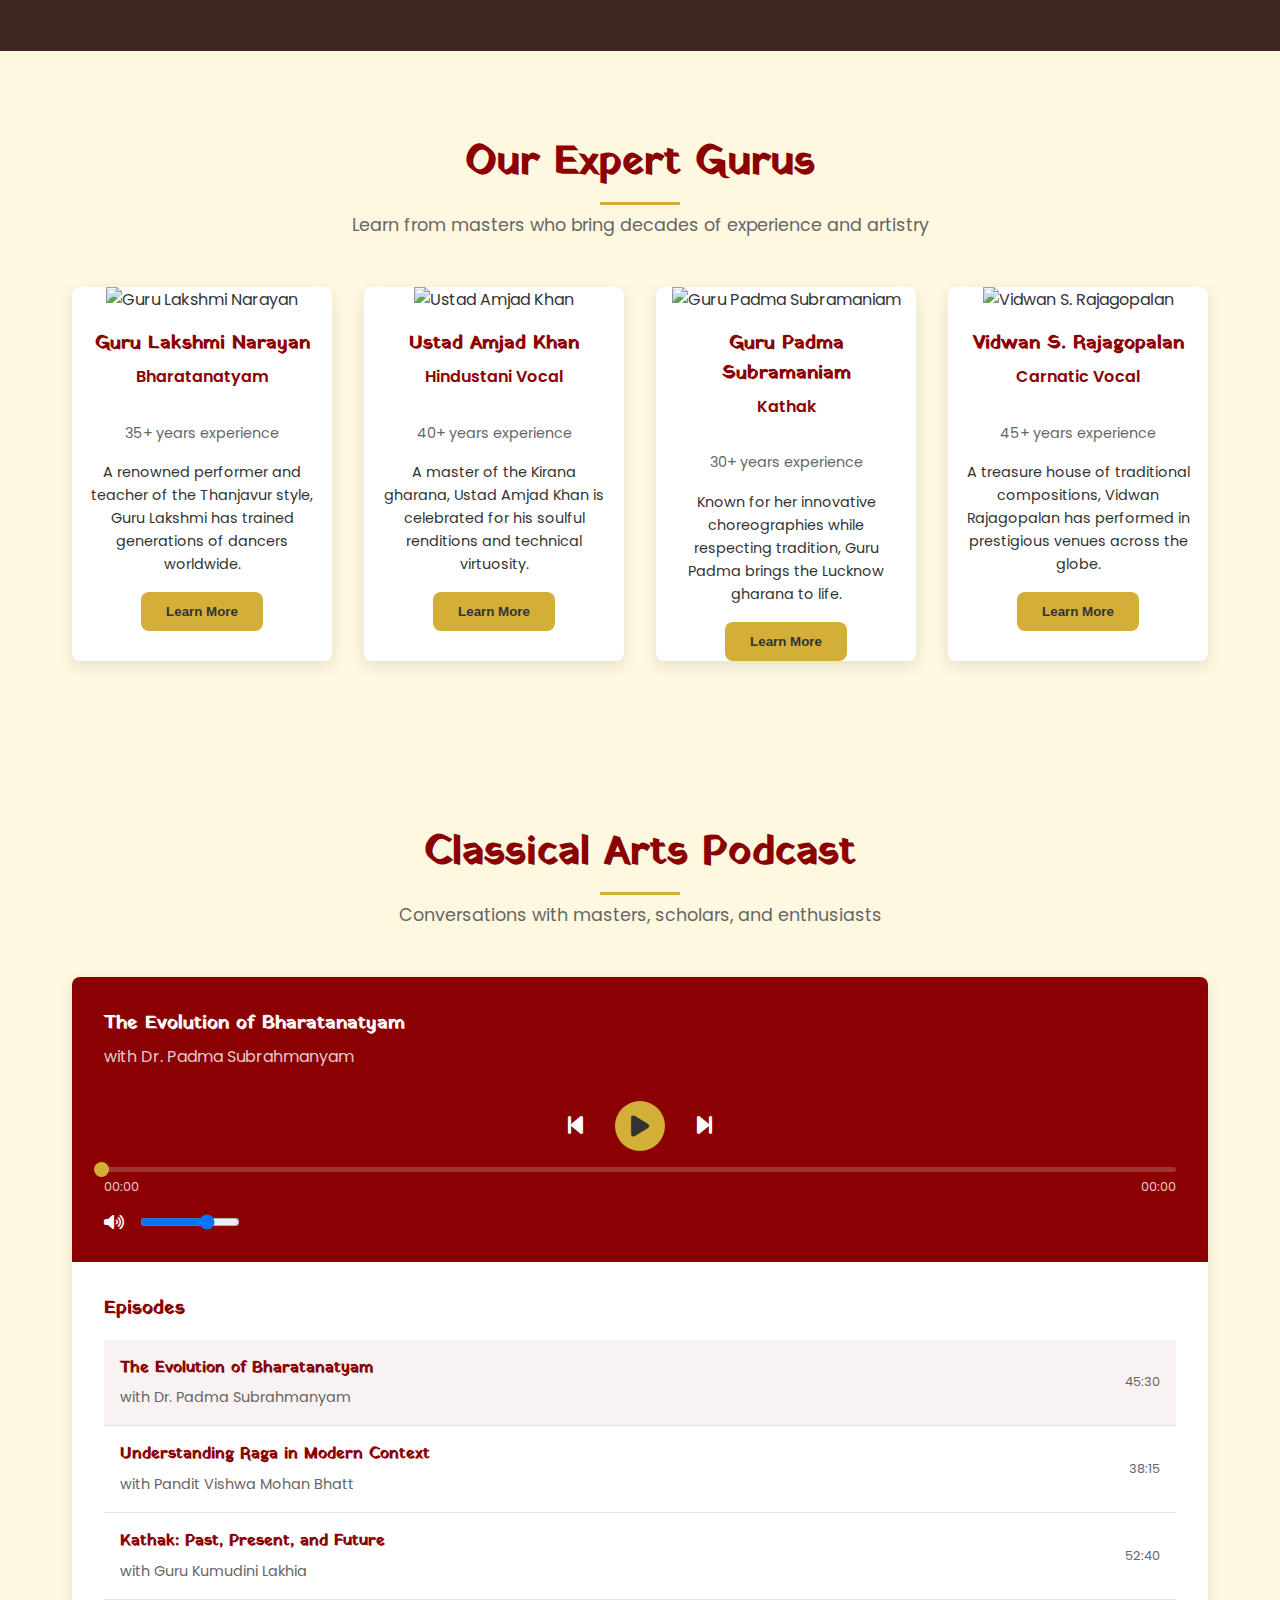
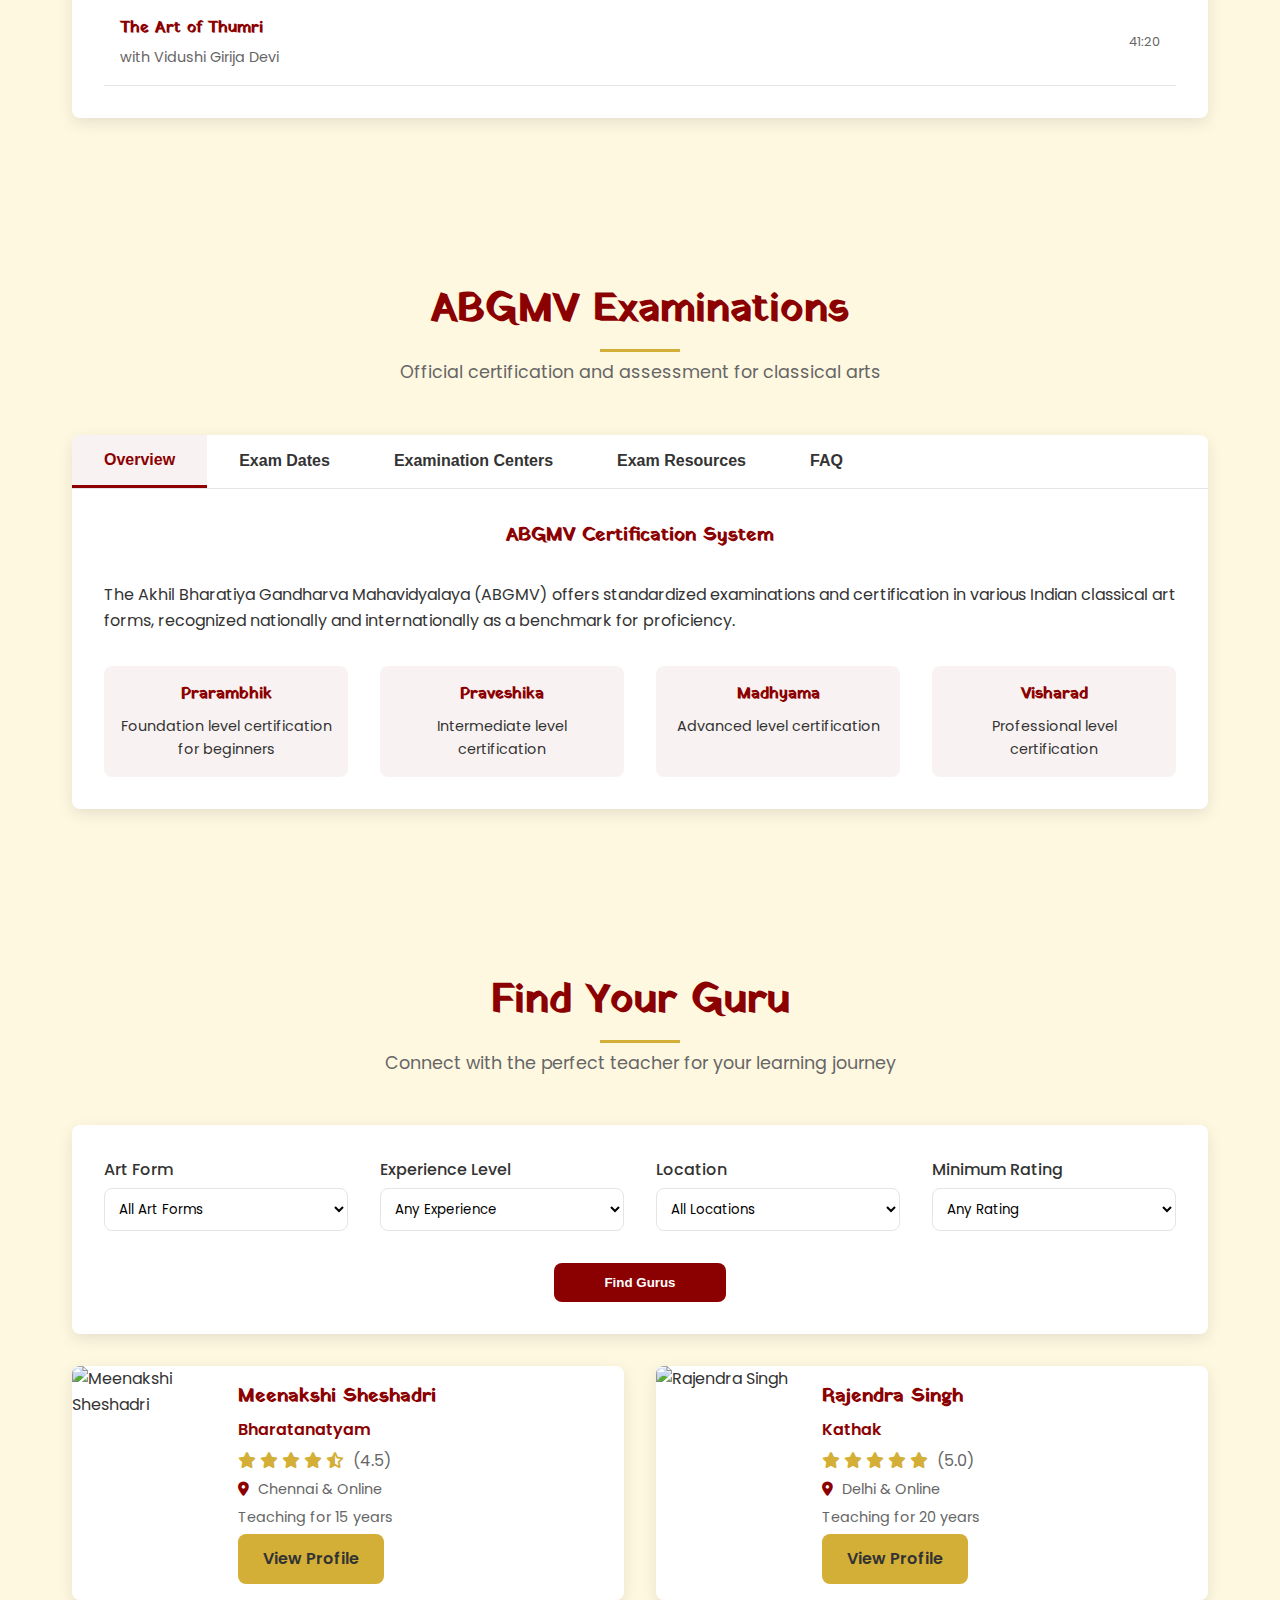
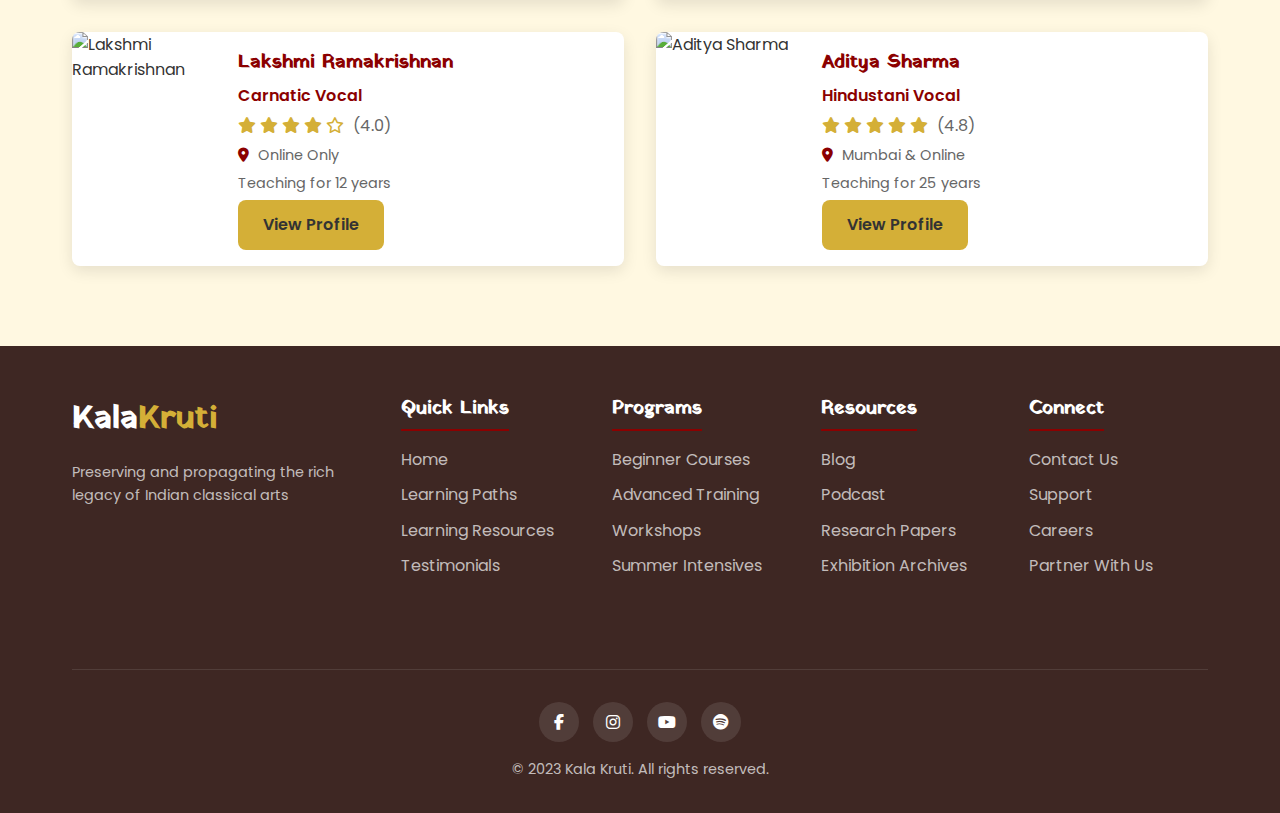
==== commit 557cbcd6: "hero section 2.0" ====
--- a/index.html
+++ b/index.html
@@ -32,6 +32,9 @@
             </ul>
         </nav>
         <div class="hero">
+            <div class="mandala-left"></div>
+            <div class="mandala-right"></div>
+            <div class="hero-decoration"></div>
             <div class="hero-content">
                 <h2>Discover the Rich Heritage of</h2>
                 <h1>Indian Classical Arts</h1>
--- a/styles/main.css
+++ b/styles/main.css
@@ -171,9 +171,23 @@
 
 header {
     position: relative;
-    background: linear-gradient(rgba(0, 0, 0, 0.7), rgba(0, 0, 0, 0.7)), url('/api/placeholder/1400/800') no-repeat center center/cover;
+    background: linear-gradient(rgba(62, 39, 35, 0.85), rgba(139, 0, 0, 0.85)), url('/api/placeholder/1400/800') no-repeat center center/cover;
     height: 100vh;
     color: var(--text-light);
+    position: relative;
+    overflow: hidden;
+}
+
+/* Add subtle traditional pattern overlay */
+header::before {
+    content: '';
+    position: absolute;
+    top: 0;
+    left: 0;
+    width: 100%;
+    height: 100%;
+    background-image: url("data:image/svg+xml,%3Csvg width='60' height='60' viewBox='0 0 60 60' xmlns='http://www.w3.org/2000/svg'%3E%3Cg fill='none' fill-rule='evenodd'%3E%3Cg fill='%23d4af37' fill-opacity='0.1'%3E%3Cpath d='M36 34v-4h-2v4h-4v2h4v4h2v-4h4v-2h-4zm0-30V0h-2v4h-4v2h4v4h2V6h4V4h-4zM6 34v-4H4v4H0v2h4v4h2v-4h4v-2H6zM6 4V0H4v4H0v2h4v4h2V6h4V4H6z'/%3E%3C/g%3E%3C/g%3E%3C/svg%3E");
+    opacity: 0.4;
 }
 
 .main-nav {
@@ -249,7 +263,54 @@
 
 .hero-content {
     max-width: 800px;
-    padding: 0 var(--spacing-md);
+    padding: 2.5rem;
+    position: relative;
+    z-index: 2;
+    background-color: rgba(0, 0, 0, 0.4);
+    border-radius: 8px;
+    border: 1px solid rgba(212, 175, 55, 0.3);
+    box-shadow: 0 0 30px rgba(0, 0, 0, 0.3);
+    position: relative;
+}
+
+/* Decorative corners for hero content */
+.hero-content::before,
+.hero-content::after,
+.hero-content > h1::before,
+.hero-content > h1::after {
+    content: '';
+    position: absolute;
+    width: 20px;
+    height: 20px;
+    border-color: var(--secondary);
+}
+
+.hero-content::before {
+    top: 15px;
+    left: 15px;
+    border-top: 2px solid;
+    border-left: 2px solid;
+}
+
+.hero-content::after {
+    top: 15px;
+    right: 15px;
+    border-top: 2px solid;
+    border-right: 2px solid;
+}
+
+.hero-content > h1::before {
+    bottom: -60px;
+    left: 15px;
+    border-bottom: 2px solid;
+    border-left: 2px solid;
+}
+
+.hero-content > h1::after {
+    bottom: -60px;
+    right: 15px;
+    border-bottom: 2px solid;
+    border-right: 2px solid;
 }
 
 .hero-content h1 {
@@ -257,6 +318,18 @@
     color: var(--text-light);
     margin-bottom: var(--spacing-sm);
     text-shadow: 2px 2px 4px rgba(0, 0, 0, 0.5);
+    position: relative;
+    display: inline-block;
+}
+
+.hero-content h1::after {
+    content: '';
+    position: absolute;
+    left: 0;
+    bottom: -5px;
+    width: 100%;
+    height: 3px;
+    background: linear-gradient(90deg, transparent, var(--secondary), transparent);
 }
 
 .hero-content h2 {
@@ -265,11 +338,36 @@
     margin-bottom: var(--spacing-xs);
     font-family: var(--body-font);
     font-weight: 300;
+    opacity: 0;
+    animation: fadeInUp 1s ease forwards 0.5s;
+}
+
+.hero-content h1 {
+    opacity: 0;
+    animation: fadeInUp 1s ease forwards 0.8s;
 }
 
 .hero-content p {
     font-size: 1.1rem;
     margin-bottom: var(--spacing-md);
+    opacity: 0;
+    animation: fadeInUp 1s ease forwards 1.1s;
+}
+
+.hero-content .btn-primary {
+    opacity: 0;
+    animation: fadeInUp 1s ease forwards 1.4s;
+}
+
+@keyframes fadeInUp {
+    from {
+        opacity: 0;
+        transform: translateY(20px);
+    }
+    to {
+        opacity: 1;
+        transform: translateY(0);
+    }
 }
 
 /* ==========================================================================
--- a/styles/responsive.css
+++ b/styles/responsive.css
@@ -26,6 +26,11 @@
         height: auto;
         max-width: 300px;
         margin: 0 auto var(--spacing-md);
+    }
+    
+    .mandala-left, .mandala-right {
+        width: 200px;
+        height: 200px;
     }
 }
 
@@ -100,6 +105,17 @@
     .footer-links {
         justify-content: space-between;
     }
+    
+    .mandala-left, .mandala-right {
+        width: 150px;
+        height: 150px;
+        opacity: 0.1;
+    }
+    
+    .hero-decoration {
+        bottom: 60px;
+        height: 30px;
+    }
 }
 
 /* Mobile */
@@ -163,6 +179,27 @@
     .modal-body {
         padding: var(--spacing-md);
     }
+    
+    .mandala-left, .mandala-right {
+        display: none;
+    }
+    
+    .hero-content {
+        padding: 1.5rem;
+    }
+    
+    .hero-content::before,
+    .hero-content::after,
+    .hero-content > h1::before,
+    .hero-content > h1::after {
+        width: 15px;
+        height: 15px;
+    }
+    
+    .hero-decoration {
+        bottom: 40px;
+        height: 20px;
+    }
 }
 
 /* Small Mobile */
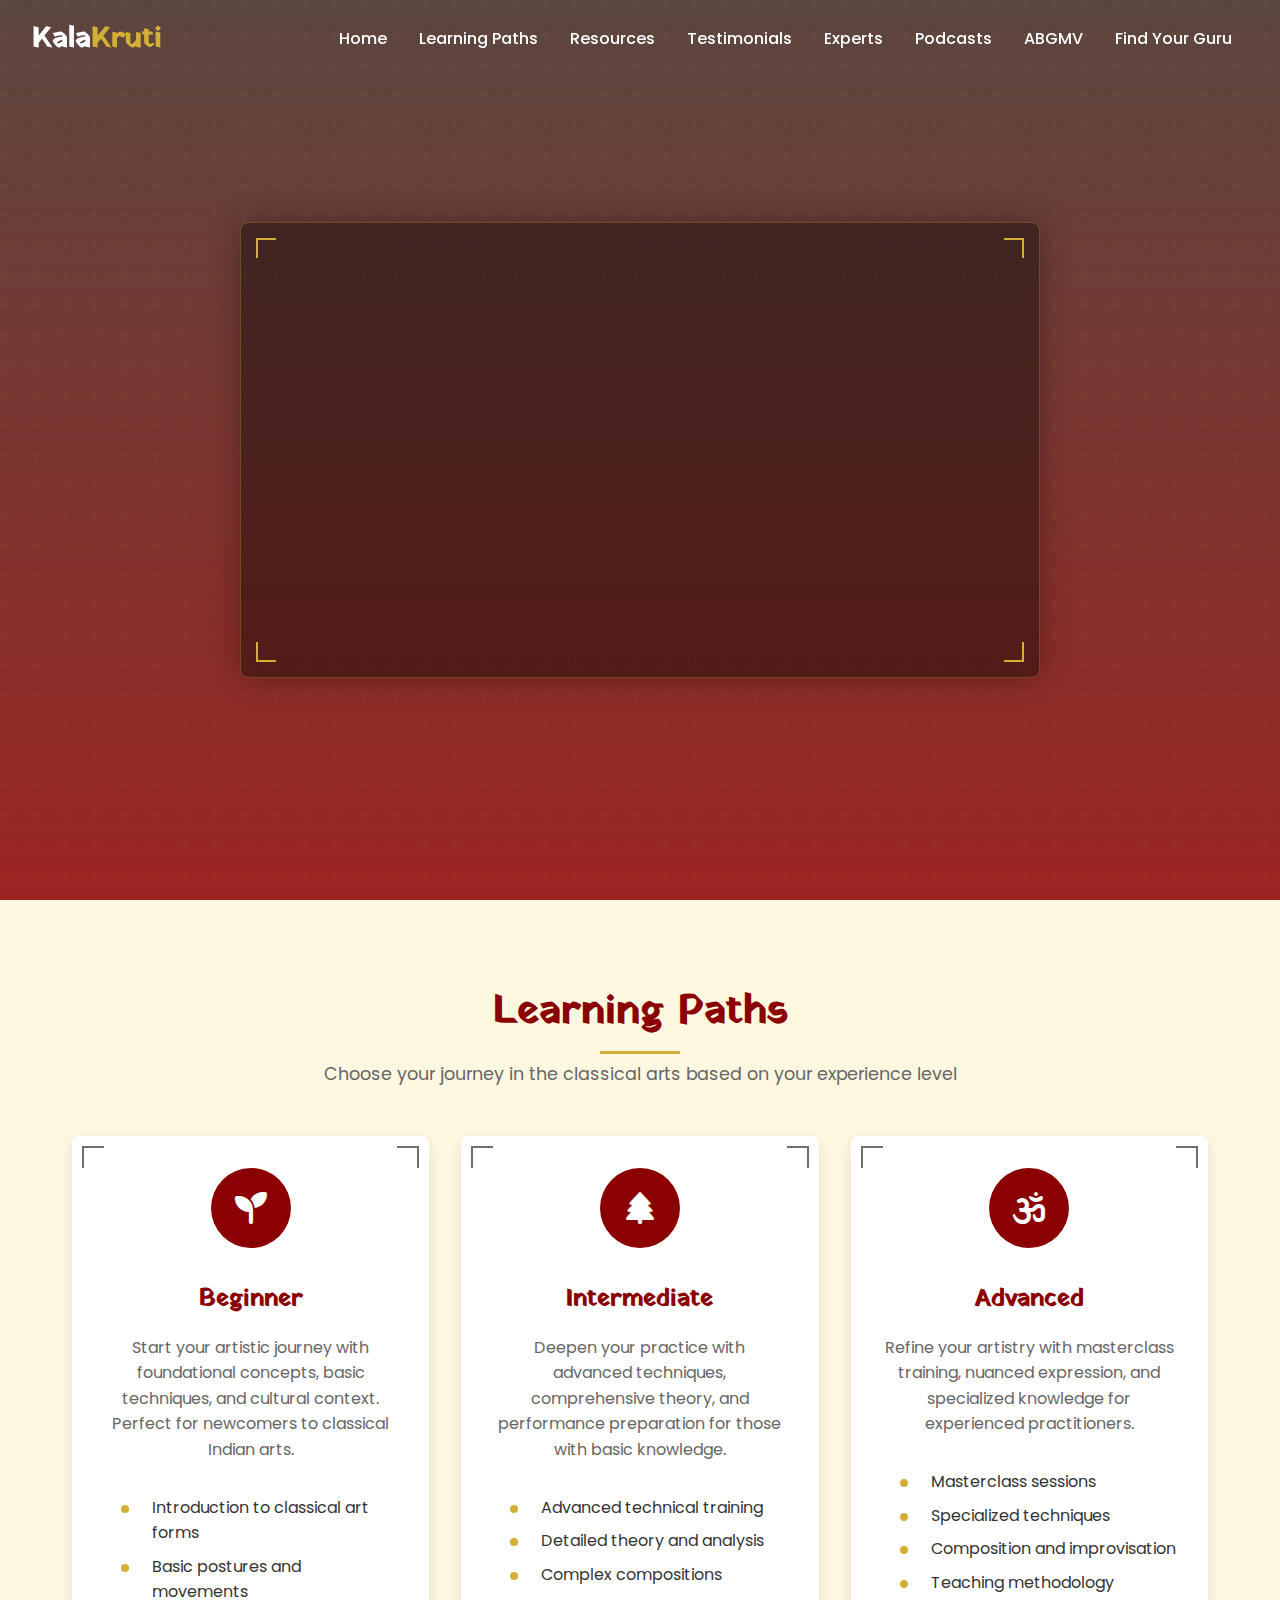
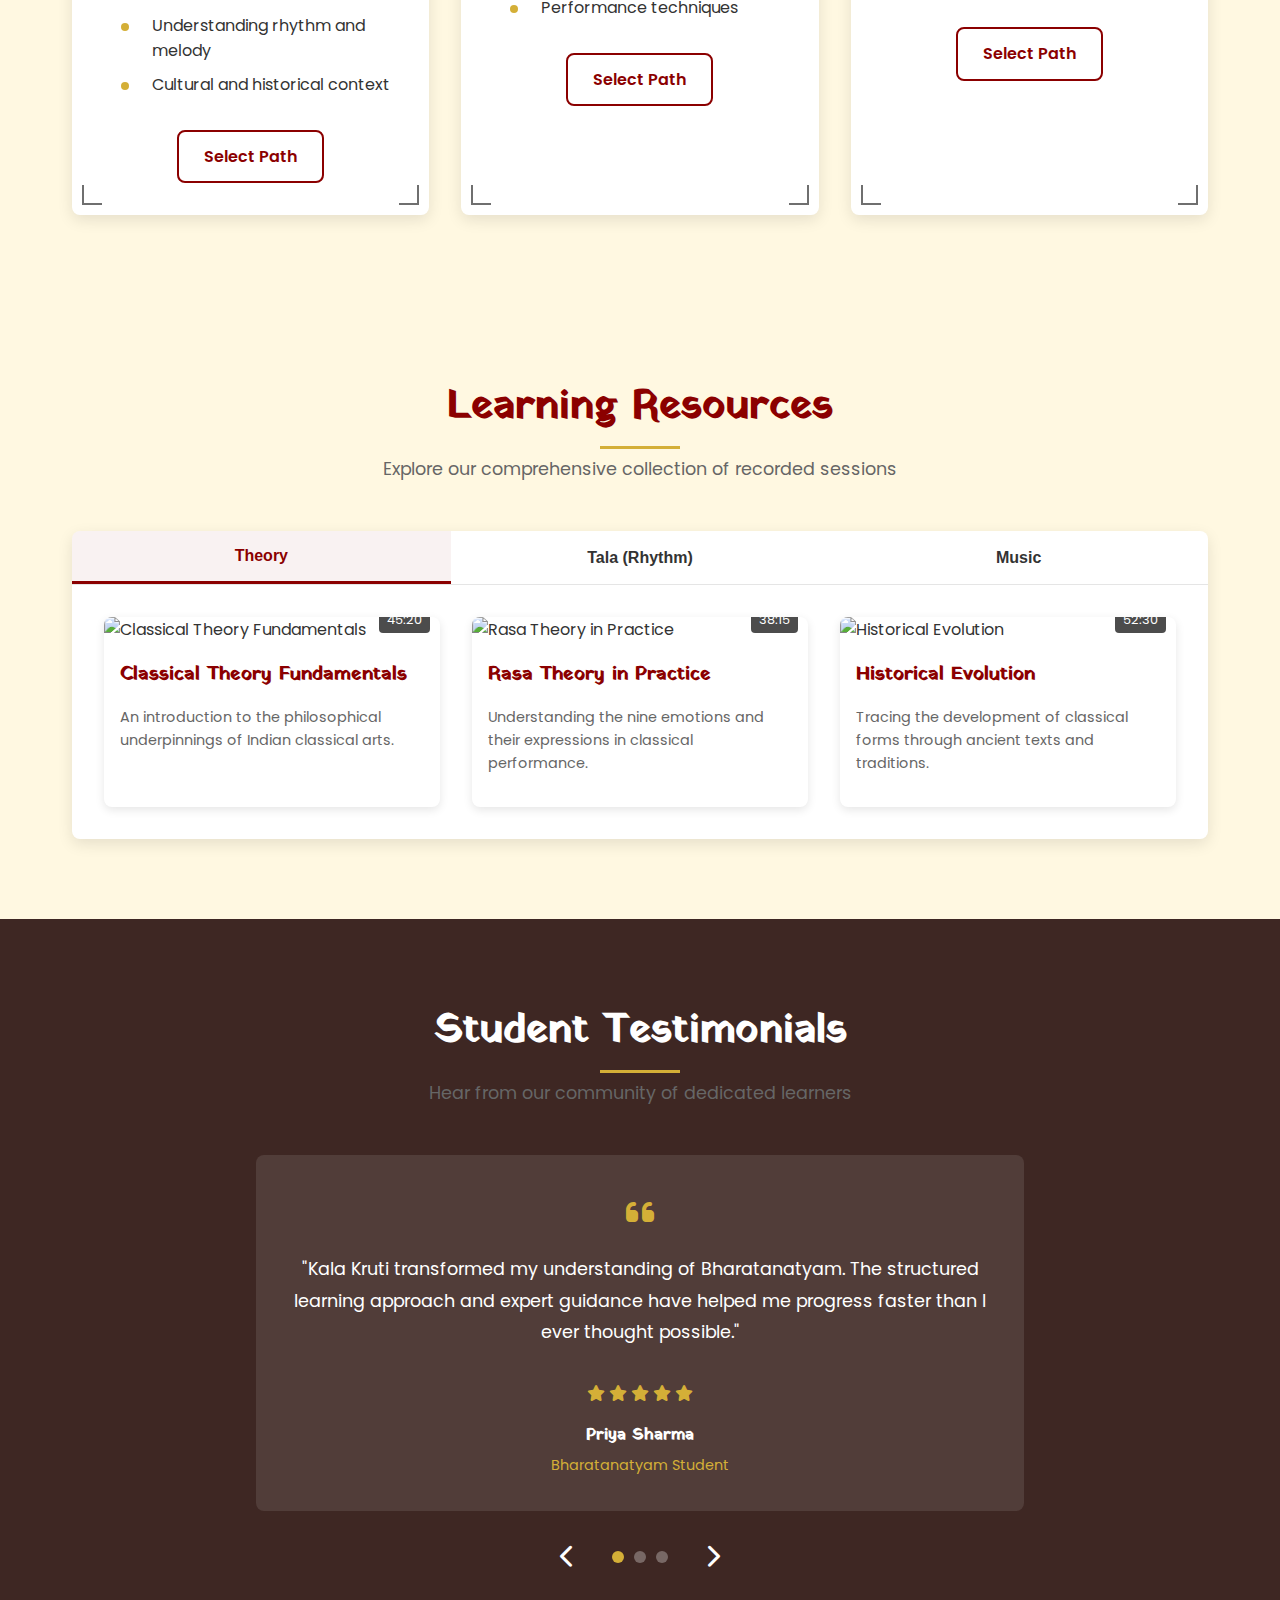
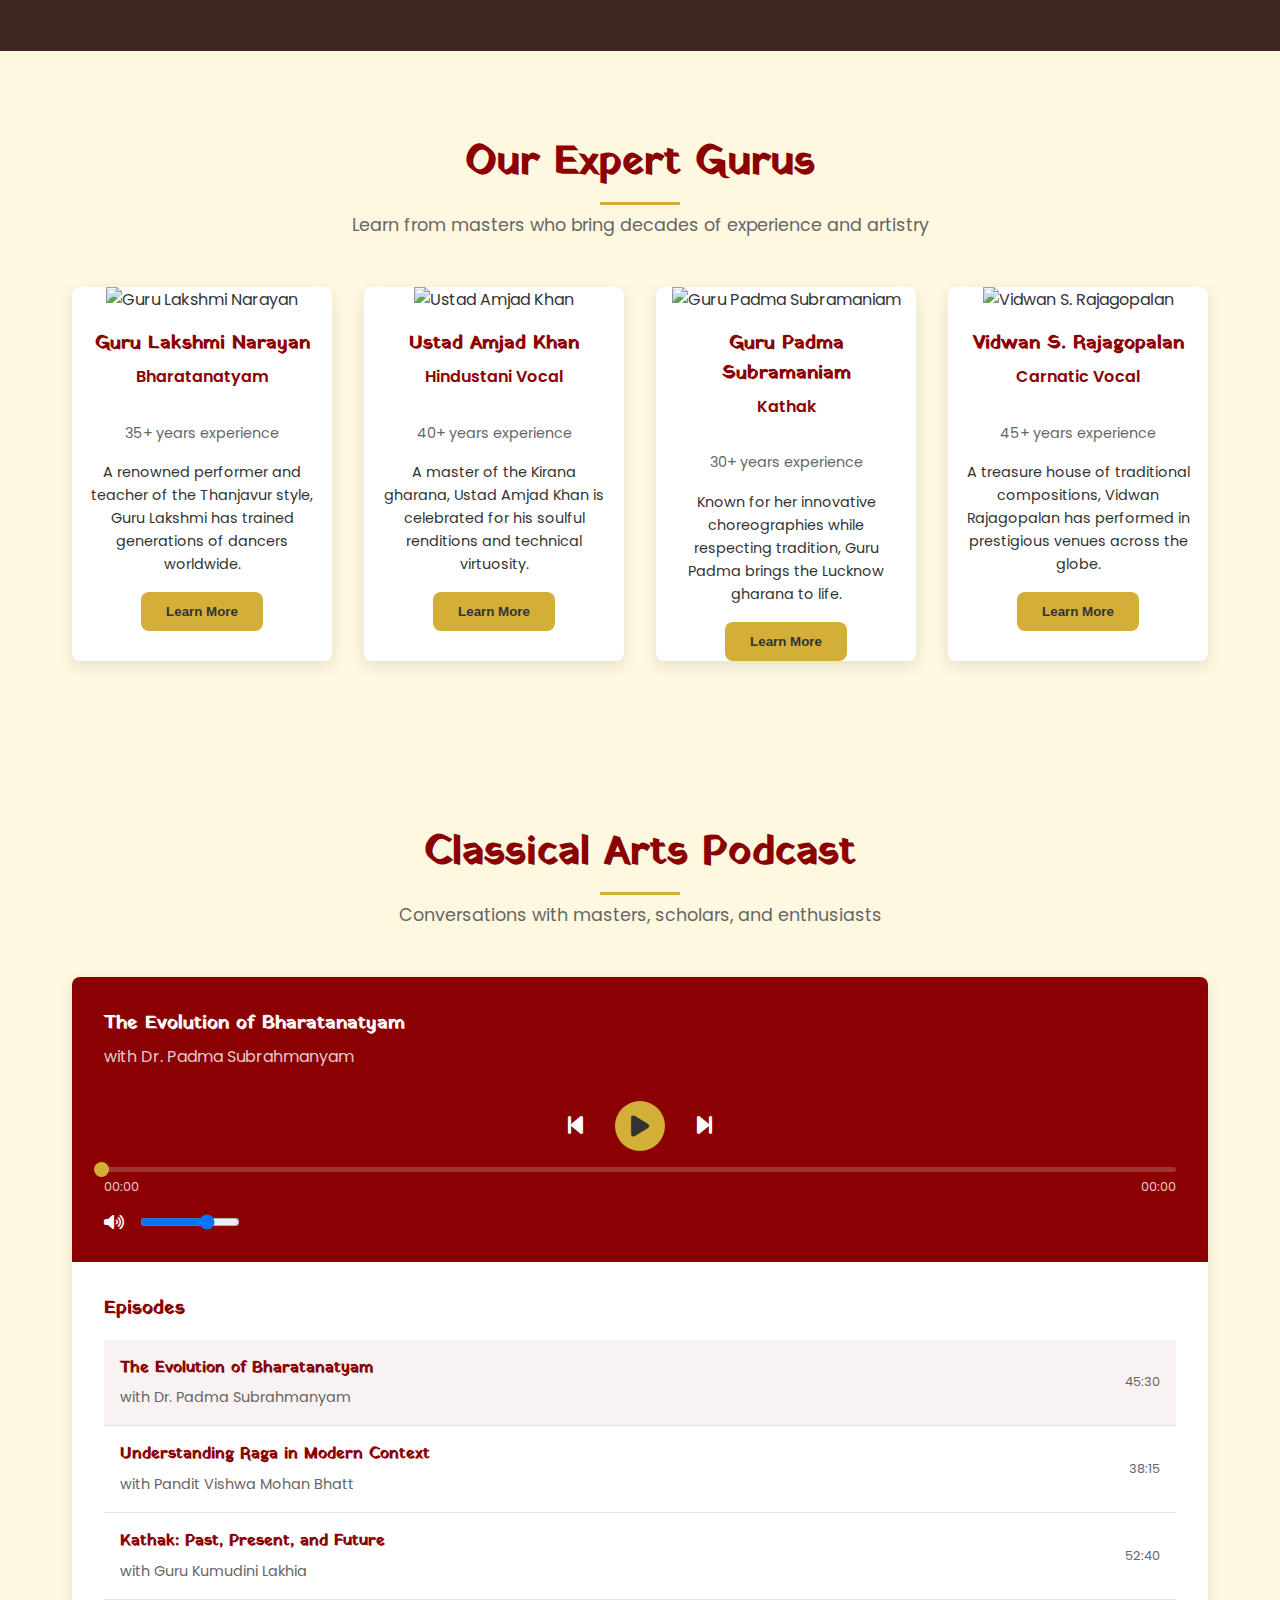
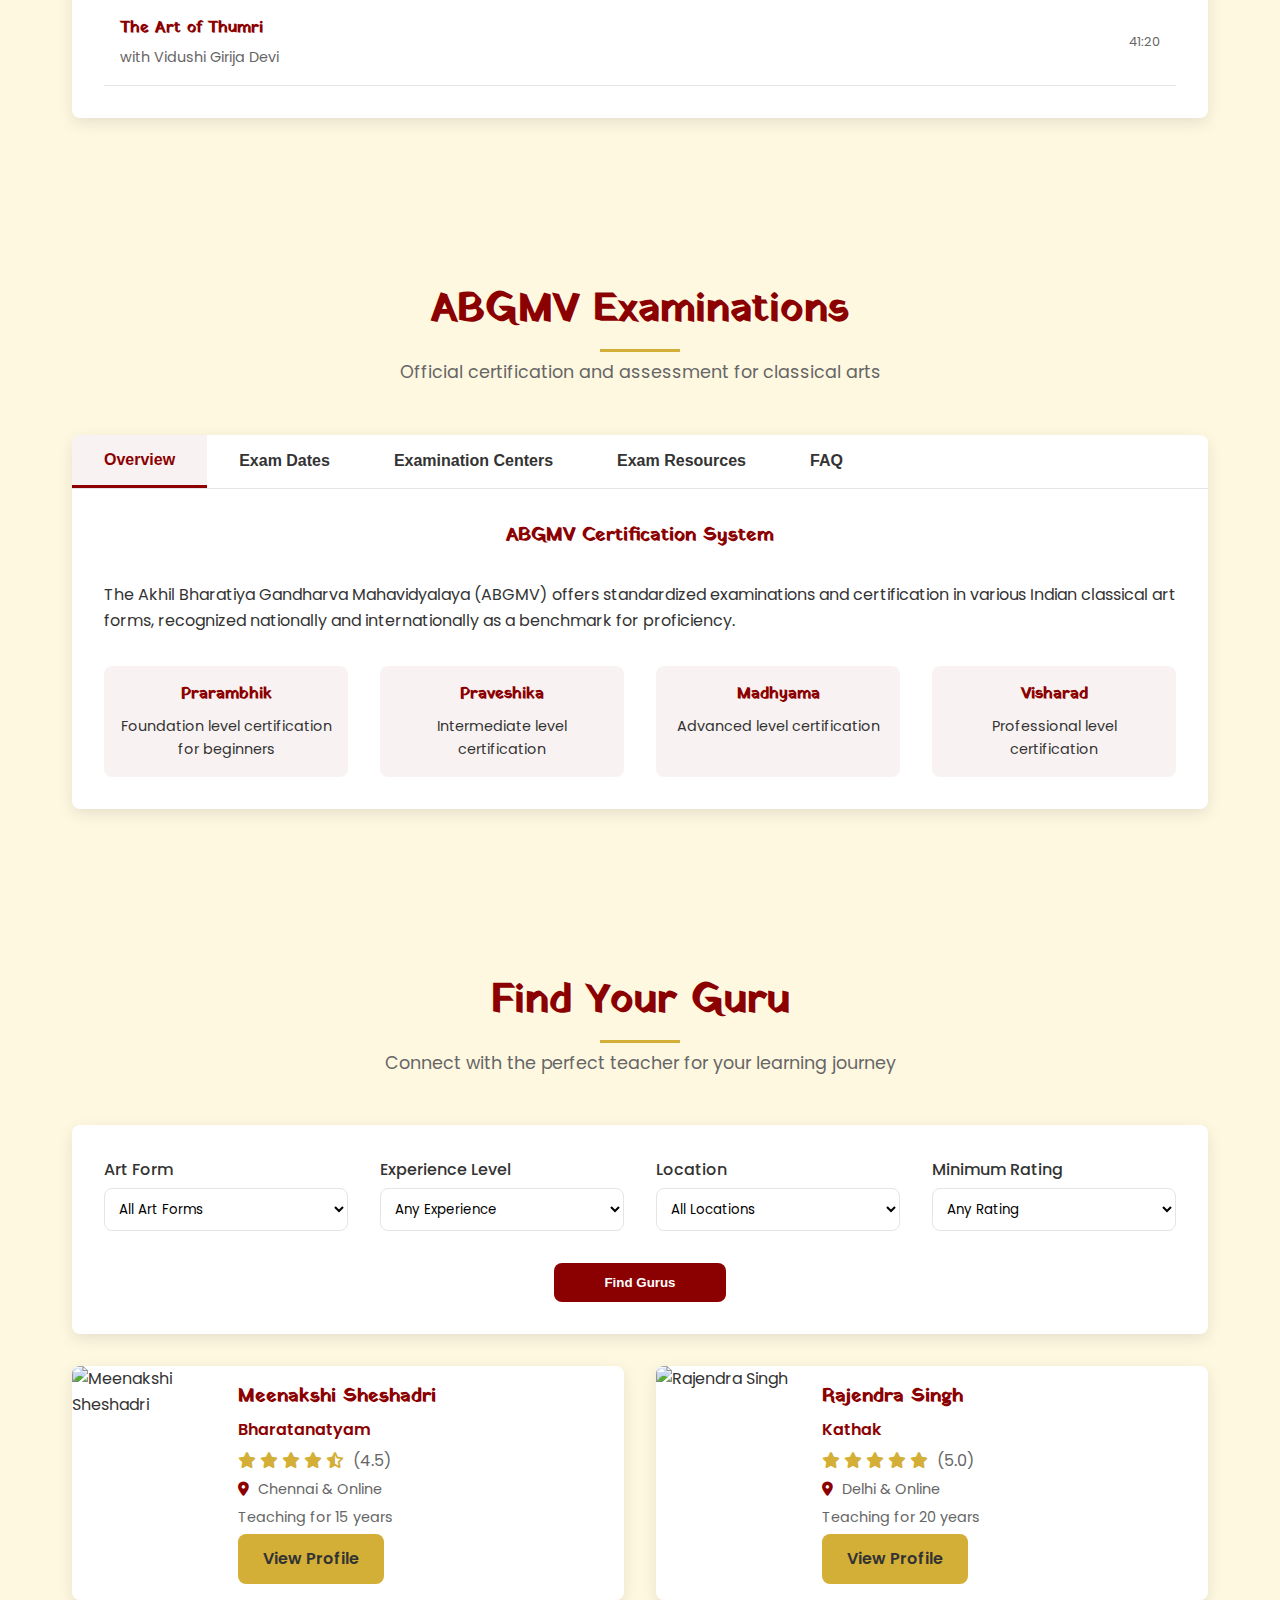
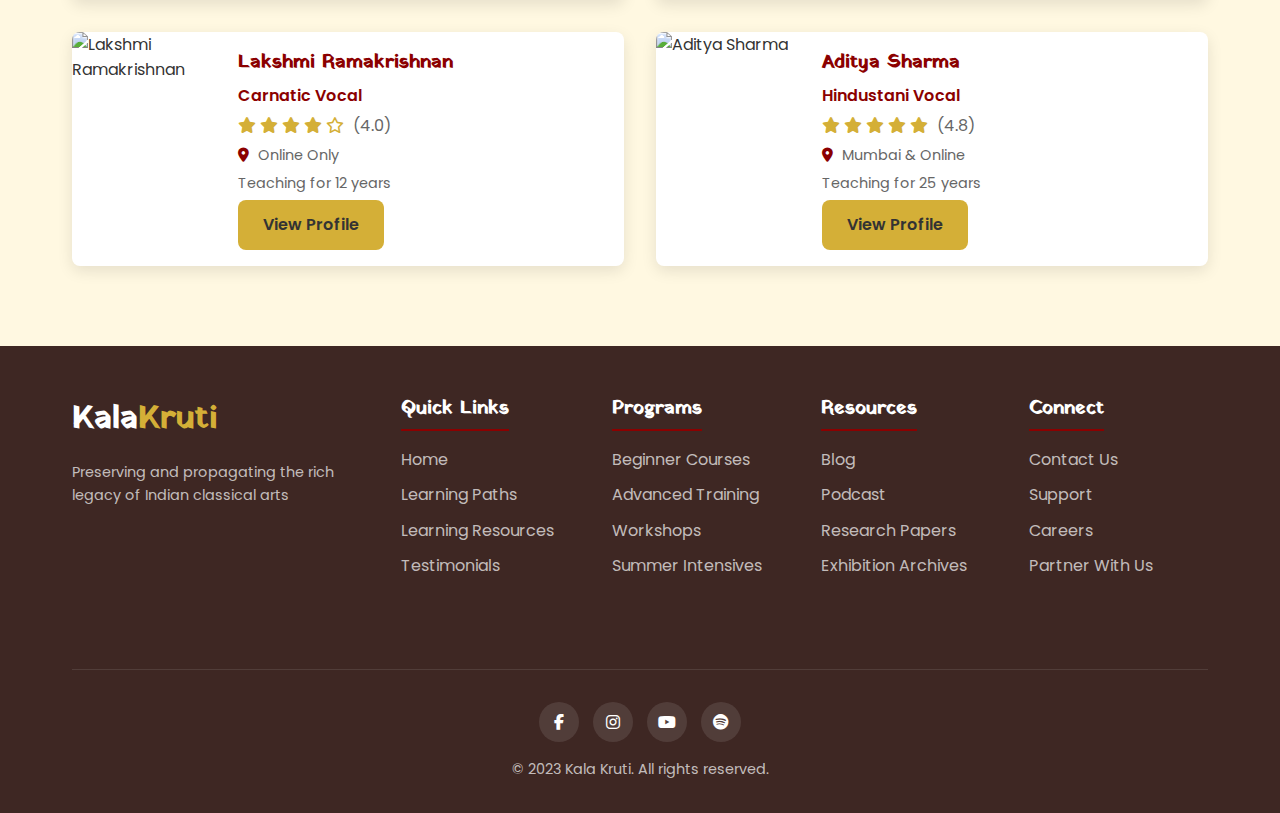
==== commit 74db4b97: "hero section done" ====
--- a/index.html
+++ b/index.html
@@ -10,6 +10,8 @@
     <link rel="preconnect" href="https://fonts.gstatic.com" crossorigin>
     <link href="https://fonts.googleapis.com/css2?family=Poppins:wght@300;400;500;600;700&family=Yatra+One&display=swap" rel="stylesheet">
     <link rel="stylesheet" href="https://cdnjs.cloudflare.com/ajax/libs/font-awesome/6.4.0/css/all.min.css">
+    <!-- Base URL for GitHub Pages - uncomment and replace with your repo name if needed -->
+    <!-- <base href="/your-repo-name/"> -->
 </head>
 <body>
     <header id="home">
@@ -36,10 +38,18 @@
             <div class="mandala-right"></div>
             <div class="hero-decoration"></div>
             <div class="hero-content">
+                <div class="corner-top-left"></div>
+                <div class="corner-top-right"></div>
                 <h2>Discover the Rich Heritage of</h2>
                 <h1>Indian Classical Arts</h1>
-                <p>Immerse yourself in the timeless traditions of Bharatanatyam, Carnatic music, Kathak, Hindustani vocal, and more. Learn from master practitioners and embrace the spiritual essence of Indian classical art forms.</p>
+                <p>
+                    Immerse yourself in the timeless traditions of Bharatanatyam, Carnatic music,<br>
+                    Kathak, Hindustani vocal, and more. Learn from master practitioners and<br>
+                    embrace the spiritual essence of Indian classical art forms.
+                </p>
                 <a href="#learning-paths" class="btn-primary">Begin Your Journey</a>
+                <div class="corner-bottom-left"></div>
+                <div class="corner-bottom-right"></div>
             </div>
         </div>
     </header>
@@ -52,6 +62,8 @@
             </div>
             <div class="paths-container">
                 <div class="path-card">
+                    <div class="corner-bl"></div>
+                    <div class="corner-br"></div>
                     <div class="path-icon">
                         <i class="fas fa-seedling"></i>
                     </div>
@@ -66,6 +78,8 @@
                     <a href="#" class="btn-secondary">Select Path</a>
                 </div>
                 <div class="path-card">
+                    <div class="corner-bl"></div>
+                    <div class="corner-br"></div>
                     <div class="path-icon">
                         <i class="fas fa-tree"></i>
                     </div>
@@ -80,6 +94,8 @@
                     <a href="#" class="btn-secondary">Select Path</a>
                 </div>
                 <div class="path-card">
+                    <div class="corner-bl"></div>
+                    <div class="corner-br"></div>
                     <div class="path-icon">
                         <i class="fas fa-om"></i>
                     </div>
@@ -114,7 +130,7 @@
                         <div class="resource-grid">
                             <div class="resource-card">
                                 <div class="resource-thumbnail">
-                                    <img src="/api/placeholder/400/300" alt="Classical Theory Fundamentals">
+                                    <img src="https://source.unsplash.com/random/400x300/?indian,classical,theory" alt="Classical Theory Fundamentals">
                                     <span class="duration">45:20</span>
                                 </div>
                                 <h3>Classical Theory Fundamentals</h3>
@@ -122,7 +138,7 @@
                             </div>
                             <div class="resource-card">
                                 <div class="resource-thumbnail">
-                                    <img src="/api/placeholder/400/300" alt="Rasa Theory in Practice">
+                                    <img src="https://source.unsplash.com/random/400x300/?indian,classical,emotion" alt="Rasa Theory in Practice">
                                     <span class="duration">38:15</span>
                                 </div>
                                 <h3>Rasa Theory in Practice</h3>
@@ -130,7 +146,7 @@
                             </div>
                             <div class="resource-card">
                                 <div class="resource-thumbnail">
-                                    <img src="/api/placeholder/400/300" alt="Historical Evolution">
+                                    <img src="https://source.unsplash.com/random/400x300/?indian,classical,history" alt="Historical Evolution">
                                     <span class="duration">52:30</span>
                                 </div>
                                 <h3>Historical Evolution</h3>
@@ -142,7 +158,7 @@
                         <div class="resource-grid">
                             <div class="resource-card">
                                 <div class="resource-thumbnail">
-                                    <img src="/api/placeholder/400/300" alt="Introduction to Tala">
+                                    <img src="https://source.unsplash.com/random/400x300/?indian,classical,rhythm" alt="Introduction to Tala">
                                     <span class="duration">32:15</span>
                                 </div>
                                 <h3>Introduction to Tala</h3>
@@ -150,7 +166,7 @@
                             </div>
                             <div class="resource-card">
                                 <div class="resource-thumbnail">
-                                    <img src="/api/placeholder/400/300" alt="Advanced Tala Patterns">
+                                    <img src="https://source.unsplash.com/random/400x300/?indian,classical,tabla" alt="Advanced Tala Patterns">
                                     <span class="duration">48:40</span>
                                 </div>
                                 <h3>Advanced Tala Patterns</h3>
@@ -158,7 +174,7 @@
                             </div>
                             <div class="resource-card">
                                 <div class="resource-thumbnail">
-                                    <img src="/api/placeholder/400/300" alt="Rhythmic Compositions">
+                                    <img src="https://source.unsplash.com/random/400x300/?indian,classical,performance" alt="Rhythmic Compositions">
                                     <span class="duration">41:20</span>
                                 </div>
                                 <h3>Rhythmic Compositions</h3>
@@ -170,7 +186,7 @@
                         <div class="resource-grid">
                             <div class="resource-card">
                                 <div class="resource-thumbnail">
-                                    <img src="/api/placeholder/400/300" alt="Raga Basics">
+                                    <img src="https://source.unsplash.com/random/400x300/?indian,classical,raga" alt="Raga Basics">
                                     <span class="duration">37:10</span>
                                 </div>
                                 <h3>Raga Basics</h3>
@@ -178,7 +194,7 @@
                             </div>
                             <div class="resource-card">
                                 <div class="resource-thumbnail">
-                                    <img src="/api/placeholder/400/300" alt="Vocal Training">
+                                    <img src="https://source.unsplash.com/random/400x300/?indian,classical,vocal" alt="Vocal Training">
                                     <span class="duration">54:25</span>
                                 </div>
                                 <h3>Vocal Training</h3>
@@ -186,7 +202,7 @@
                             </div>
                             <div class="resource-card">
                                 <div class="resource-thumbnail">
-                                    <img src="/api/placeholder/400/300" alt="Instrumental Techniques">
+                                    <img src="https://source.unsplash.com/random/400x300/?indian,classical,instrument" alt="Instrumental Techniques">
                                     <span class="duration">49:30</span>
                                 </div>
                                 <h3>Instrumental Techniques</h3>
@@ -287,7 +303,7 @@
             <div class="experts-grid">
                 <div class="expert-card">
                     <div class="expert-image">
-                        <img src="/api/placeholder/300/300" alt="Guru Lakshmi Narayan">
+                        <img src="https://source.unsplash.com/random/300x300/?indian,classical,dancer,female" alt="Guru Lakshmi Narayan">
                     </div>
                     <h3>Guru Lakshmi Narayan</h3>
                     <p class="expert-specialty">Bharatanatyam</p>
@@ -297,7 +313,7 @@
                 </div>
                 <div class="expert-card">
                     <div class="expert-image">
-                        <img src="/api/placeholder/300/300" alt="Ustad Amjad Khan">
+                        <img src="https://source.unsplash.com/random/300x300/?indian,classical,musician,male" alt="Ustad Amjad Khan">
                     </div>
                     <h3>Ustad Amjad Khan</h3>
                     <p class="expert-specialty">Hindustani Vocal</p>
@@ -307,7 +323,7 @@
                 </div>
                 <div class="expert-card">
                     <div class="expert-image">
-                        <img src="/api/placeholder/300/300" alt="Guru Padma Subramaniam">
+                        <img src="https://source.unsplash.com/random/300x300/?indian,kathak,dancer" alt="Guru Padma Subramaniam">
                     </div>
                     <h3>Guru Padma Subramaniam</h3>
                     <p class="expert-specialty">Kathak</p>
@@ -317,7 +333,7 @@
                 </div>
                 <div class="expert-card">
                     <div class="expert-image">
-                        <img src="/api/placeholder/300/300" alt="Vidwan S. Rajagopalan">
+                        <img src="https://source.unsplash.com/random/300x300/?indian,classical,carnatic" alt="Vidwan S. Rajagopalan">
                     </div>
                     <h3>Vidwan S. Rajagopalan</h3>
                     <p class="expert-specialty">Carnatic Vocal</p>
@@ -636,7 +652,7 @@
             <div class="guru-results">
                 <div class="guru-card">
                     <div class="guru-image">
-                        <img src="/api/placeholder/150/150" alt="Meenakshi Sheshadri">
+                        <img src="https://source.unsplash.com/random/150x150/?indian,woman,teacher" alt="Meenakshi Sheshadri">
                     </div>
                     <div class="guru-info">
                         <h3>Meenakshi Sheshadri</h3>
@@ -656,7 +672,7 @@
                 </div>
                 <div class="guru-card">
                     <div class="guru-image">
-                        <img src="/api/placeholder/150/150" alt="Rajendra Singh">
+                        <img src="https://source.unsplash.com/random/150x150/?indian,man,artist" alt="Rajendra Singh">
                     </div>
                     <div class="guru-info">
                         <h3>Rajendra Singh</h3>
@@ -676,7 +692,7 @@
                 </div>
                 <div class="guru-card">
                     <div class="guru-image">
-                        <img src="/api/placeholder/150/150" alt="Lakshmi Ramakrishnan">
+                        <img src="https://source.unsplash.com/random/150x150/?indian,woman,music" alt="Lakshmi Ramakrishnan">
                     </div>
                     <div class="guru-info">
                         <h3>Lakshmi Ramakrishnan</h3>
@@ -696,7 +712,7 @@
                 </div>
                 <div class="guru-card">
                     <div class="guru-image">
-                        <img src="/api/placeholder/150/150" alt="Aditya Sharma">
+                        <img src="https://source.unsplash.com/random/150x150/?indian,man,singer" alt="Aditya Sharma">
                     </div>
                     <div class="guru-info">
                         <h3>Aditya Sharma</h3>
@@ -784,7 +800,7 @@
                 <h2>Guru Lakshmi Narayan</h2>
                 <p class="expert-specialty">Bharatanatyam Master</p>
                 <div class="modal-expert-details">
-                    <img src="/api/placeholder/300/300" alt="Guru Lakshmi Narayan">
+                    <img src="https://source.unsplash.com/random/300x300/?indian,classical,dancer,female" alt="Guru Lakshmi Narayan">
                     <div class="expert-bio-extended">
                         <p>With over 35 years of experience in performing and teaching Bharatanatyam, Guru Lakshmi Narayan has established herself as one of the foremost exponents of the Thanjavur style of Bharatanatyam.</p>
                         <p>A recipient of numerous awards including the Sangeet Natak Akademi Award and Padma Shri, she has performed at prestigious venues across the world including The Kennedy Center, Royal Albert Hall, and Sydney Opera House.</p>
--- a/styles/main.css
+++ b/styles/main.css
@@ -171,7 +171,7 @@
 
 header {
     position: relative;
-    background: linear-gradient(rgba(62, 39, 35, 0.85), rgba(139, 0, 0, 0.85)), url('/api/placeholder/1400/800') no-repeat center center/cover;
+    background: linear-gradient(rgba(62, 39, 35, 0.85), rgba(139, 0, 0, 0.85)), url('https://source.unsplash.com/random/1400x800/?indian,classical,dance') no-repeat center center/cover;
     height: 100vh;
     color: var(--text-light);
     position: relative;
@@ -274,43 +274,54 @@
 }
 
 /* Decorative corners for hero content */
-.hero-content::before,
-.hero-content::after,
-.hero-content > h1::before,
-.hero-content > h1::after {
-    content: '';
+.corner-top-left,
+.corner-top-right,
+.corner-bottom-left,
+.corner-bottom-right {
     position: absolute;
     width: 20px;
     height: 20px;
     border-color: var(--secondary);
 }
 
-.hero-content::before {
+.corner-top-left {
     top: 15px;
     left: 15px;
-    border-top: 2px solid;
-    border-left: 2px solid;
-}
-
-.hero-content::after {
+    border-top: 2px solid var(--secondary);
+    border-left: 2px solid var(--secondary);
+}
+
+.corner-top-right {
     top: 15px;
     right: 15px;
-    border-top: 2px solid;
-    border-right: 2px solid;
-}
-
-.hero-content > h1::before {
-    bottom: -60px;
+    border-top: 2px solid var(--secondary);
+    border-right: 2px solid var(--secondary);
+}
+
+.corner-bottom-left {
+    bottom: 15px;
     left: 15px;
-    border-bottom: 2px solid;
-    border-left: 2px solid;
-}
-
-.hero-content > h1::after {
-    bottom: -60px;
+    border-bottom: 2px solid var(--secondary);
+    border-left: 2px solid var(--secondary);
+}
+
+.corner-bottom-right {
+    bottom: 15px;
     right: 15px;
-    border-bottom: 2px solid;
-    border-right: 2px solid;
+    border-bottom: 2px solid var(--secondary);
+    border-right: 2px solid var(--secondary);
+}
+
+/* Fix for the paragraph text */
+.hero-content p {
+    font-size: 1.1rem;
+    margin-bottom: var(--spacing-md);
+    opacity: 0;
+    animation: fadeInUp 1s ease forwards 1.1s;
+    line-height: 1.7;
+    word-spacing: 0.1em;
+    letter-spacing: 0.02em;
+    white-space: normal;
 }
 
 .hero-content h1 {
@@ -388,11 +399,61 @@
     box-shadow: 0 5px 15px rgba(0, 0, 0, 0.1);
     transition: transform 0.3s ease, box-shadow 0.3s ease;
     text-align: center;
+    position: relative;
+    overflow: hidden;
+}
+
+.path-card::before,
+.path-card::after,
+.path-card .corner-bl,
+.path-card .corner-br {
+    content: '';
+    position: absolute;
+    width: 20px;
+    height: 20px;
+    border-color: var(--secondary);
+    opacity: 0.7;
+    transition: opacity 0.3s ease;
+}
+
+.path-card::before {
+    top: 10px;
+    left: 10px;
+    border-top: 2px solid;
+    border-left: 2px solid;
+}
+
+.path-card::after {
+    top: 10px;
+    right: 10px;
+    border-top: 2px solid;
+    border-right: 2px solid;
+}
+
+.path-card .corner-bl {
+    bottom: 10px;
+    left: 10px;
+    border-bottom: 2px solid;
+    border-left: 2px solid;
+}
+
+.path-card .corner-br {
+    bottom: 10px;
+    right: 10px;
+    border-bottom: 2px solid;
+    border-right: 2px solid;
 }
 
 .path-card:hover {
     transform: translateY(-10px);
     box-shadow: 0 15px 30px rgba(0, 0, 0, 0.15);
+}
+
+.path-card:hover::before,
+.path-card:hover::after,
+.path-card:hover .corner-bl,
+.path-card:hover .corner-br {
+    opacity: 1;
 }
 
 .path-icon {
--- a/styles/responsive.css
+++ b/styles/responsive.css
@@ -188,12 +188,20 @@
         padding: 1.5rem;
     }
     
-    .hero-content::before,
-    .hero-content::after,
-    .hero-content > h1::before,
-    .hero-content > h1::after {
+    .corner-top-left,
+    .corner-top-right,
+    .corner-bottom-left,
+    .corner-bottom-right {
         width: 15px;
         height: 15px;
+    }
+    
+    .hero-content p {
+        word-break: normal;
+        white-space: normal;
+        /* Ensure any problematic text wraps properly */
+        overflow-wrap: break-word;
+        hyphens: auto;
     }
     
     .hero-decoration {
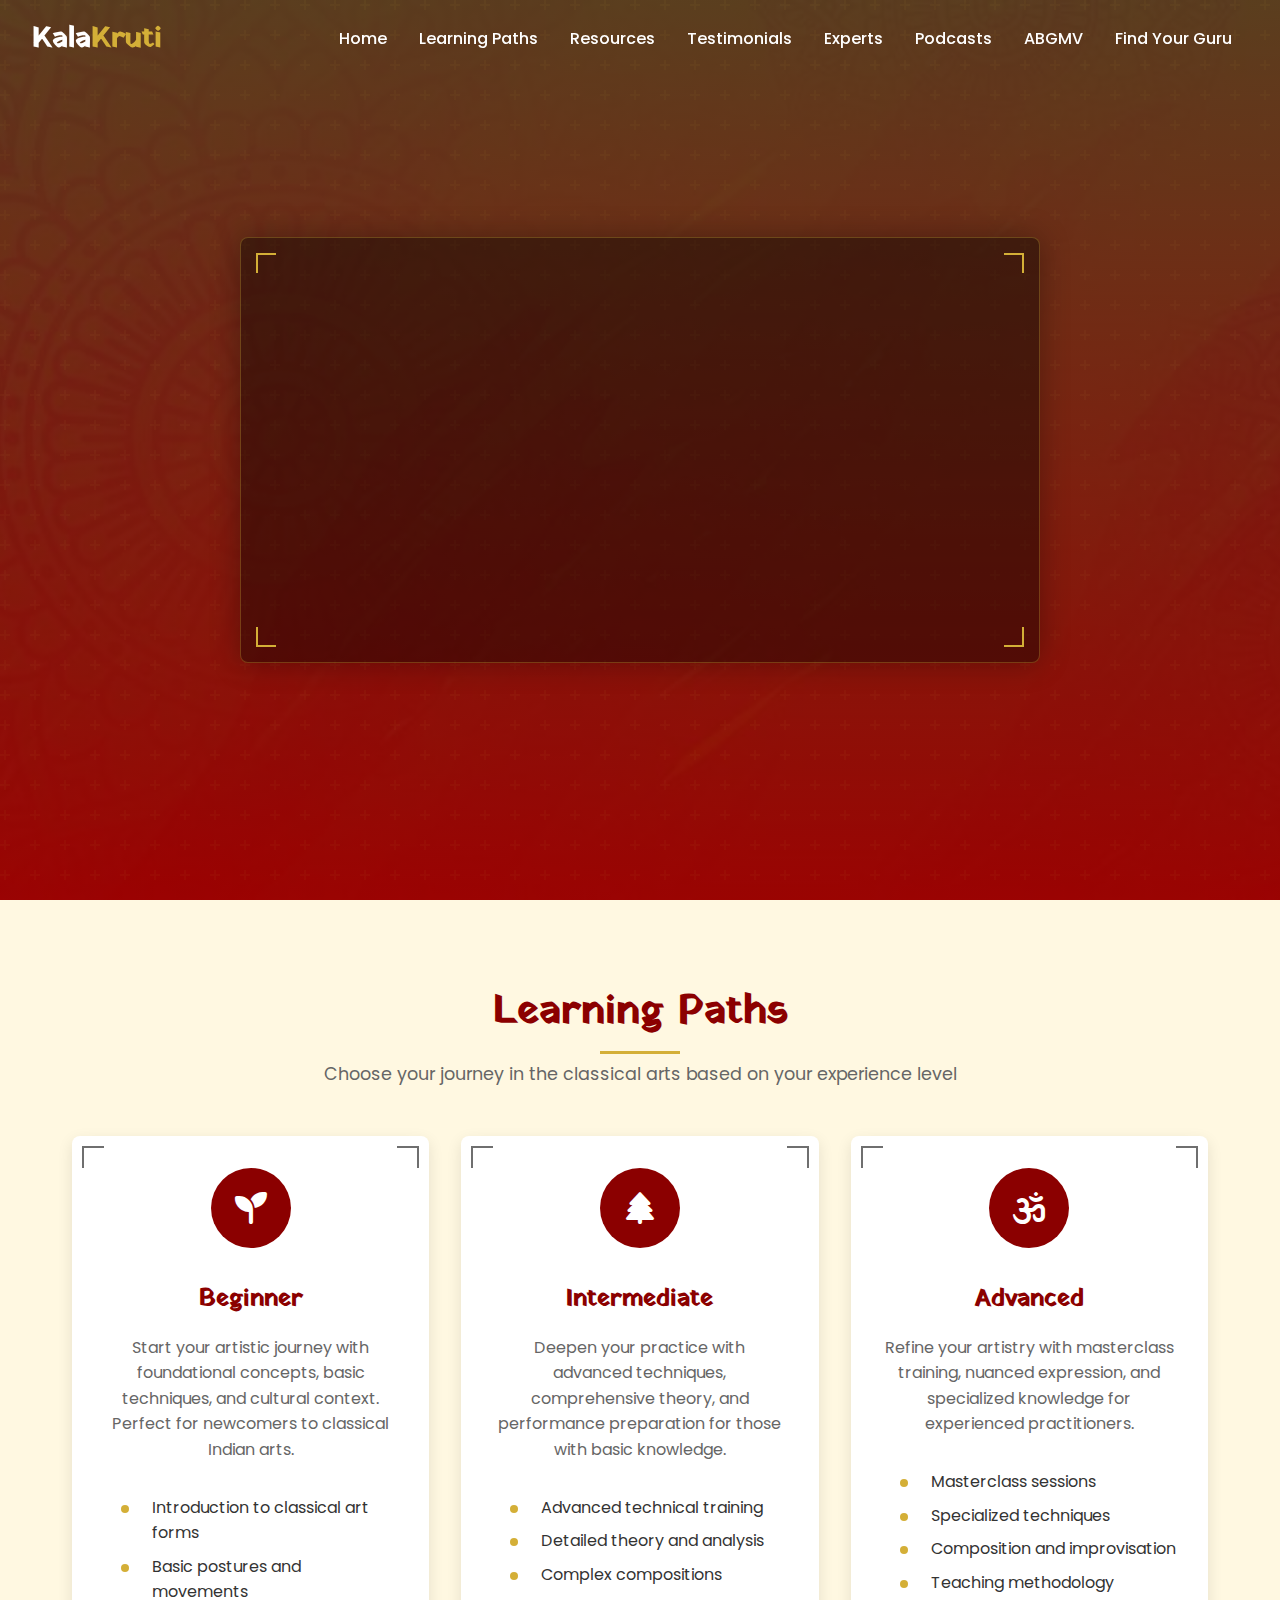
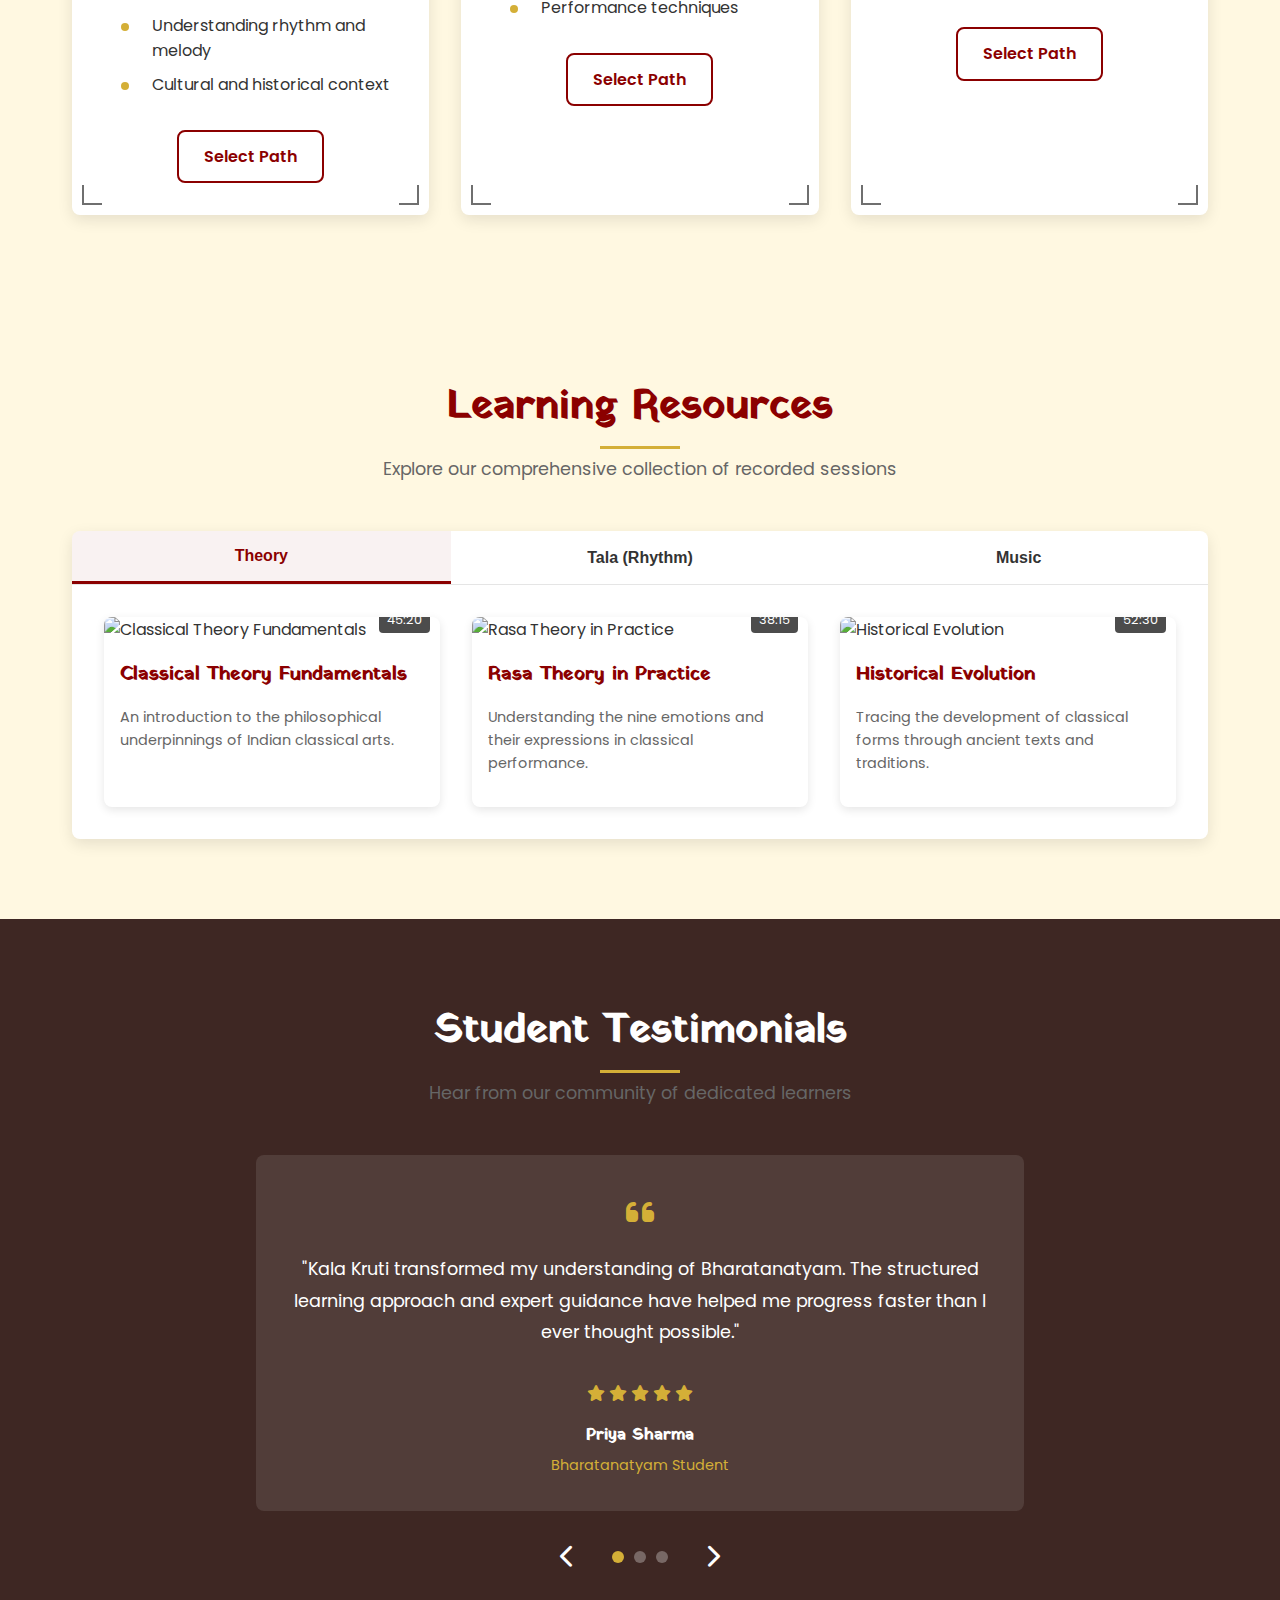
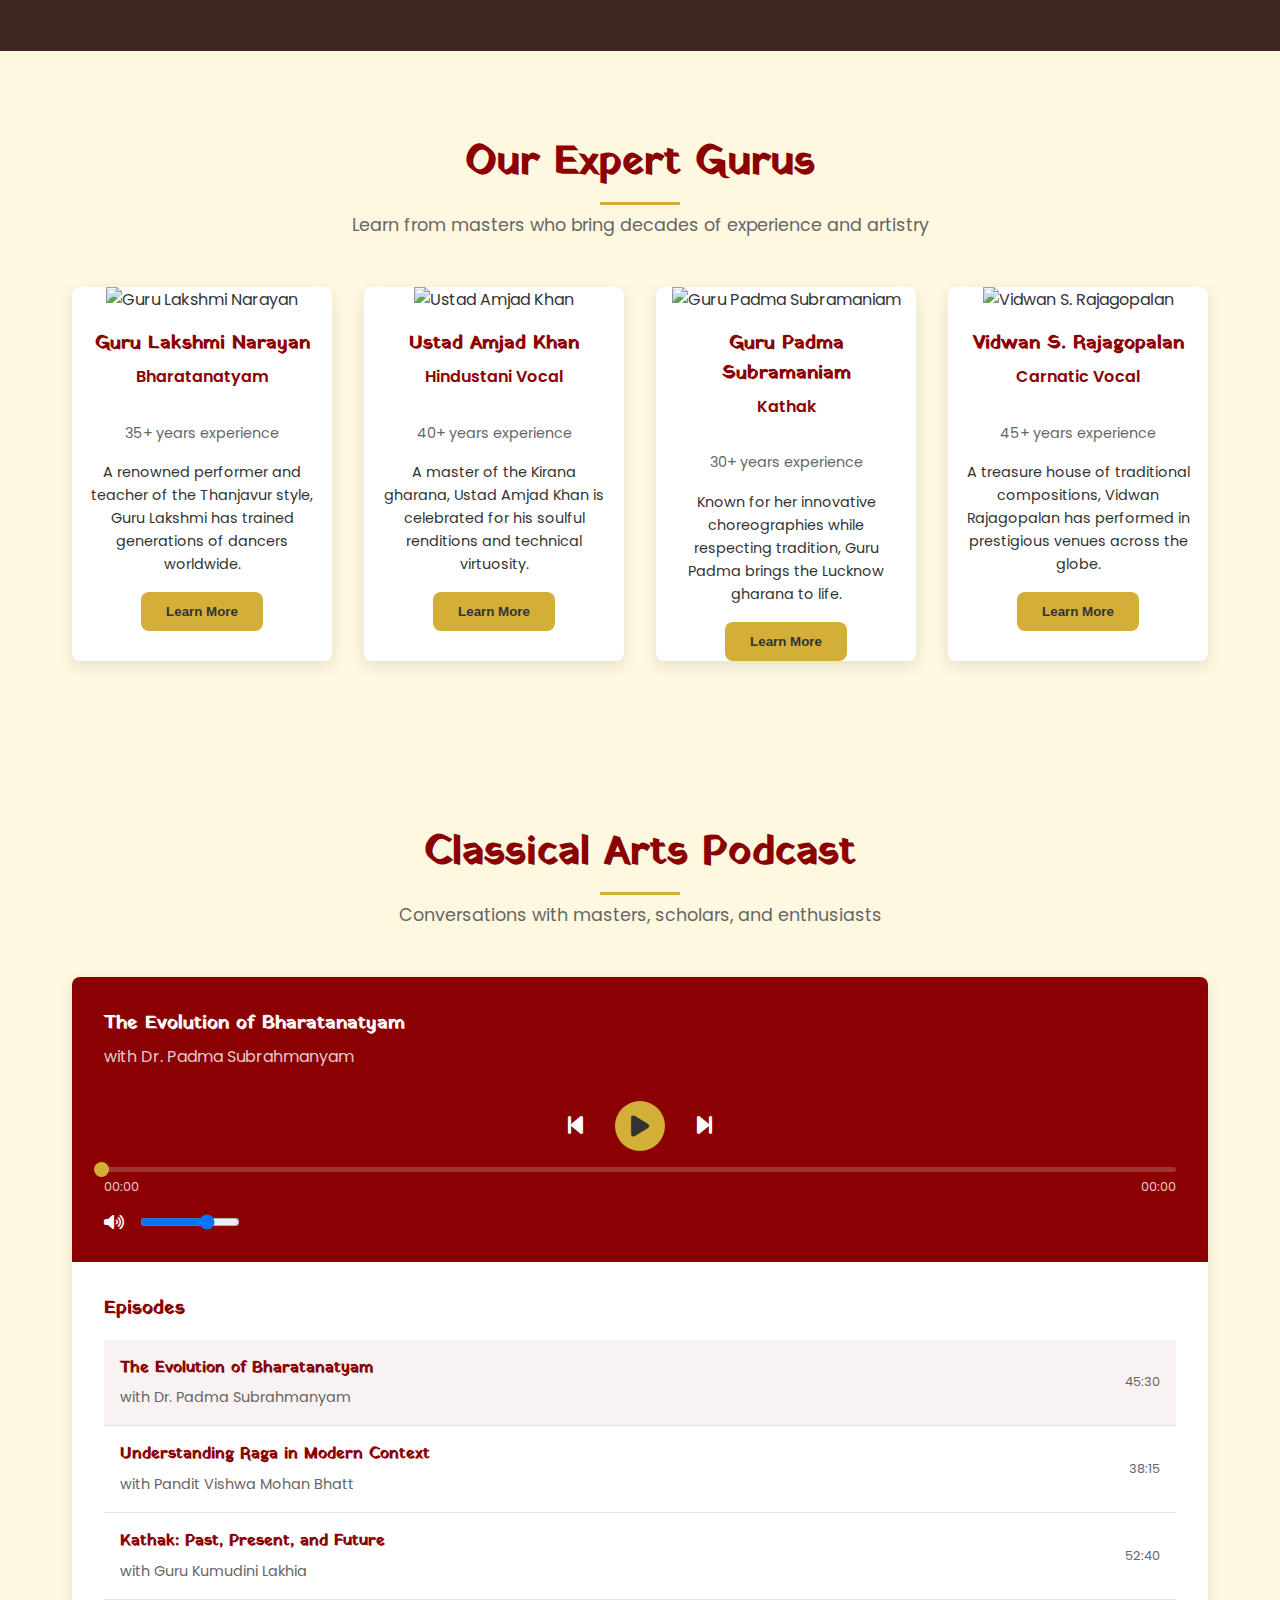
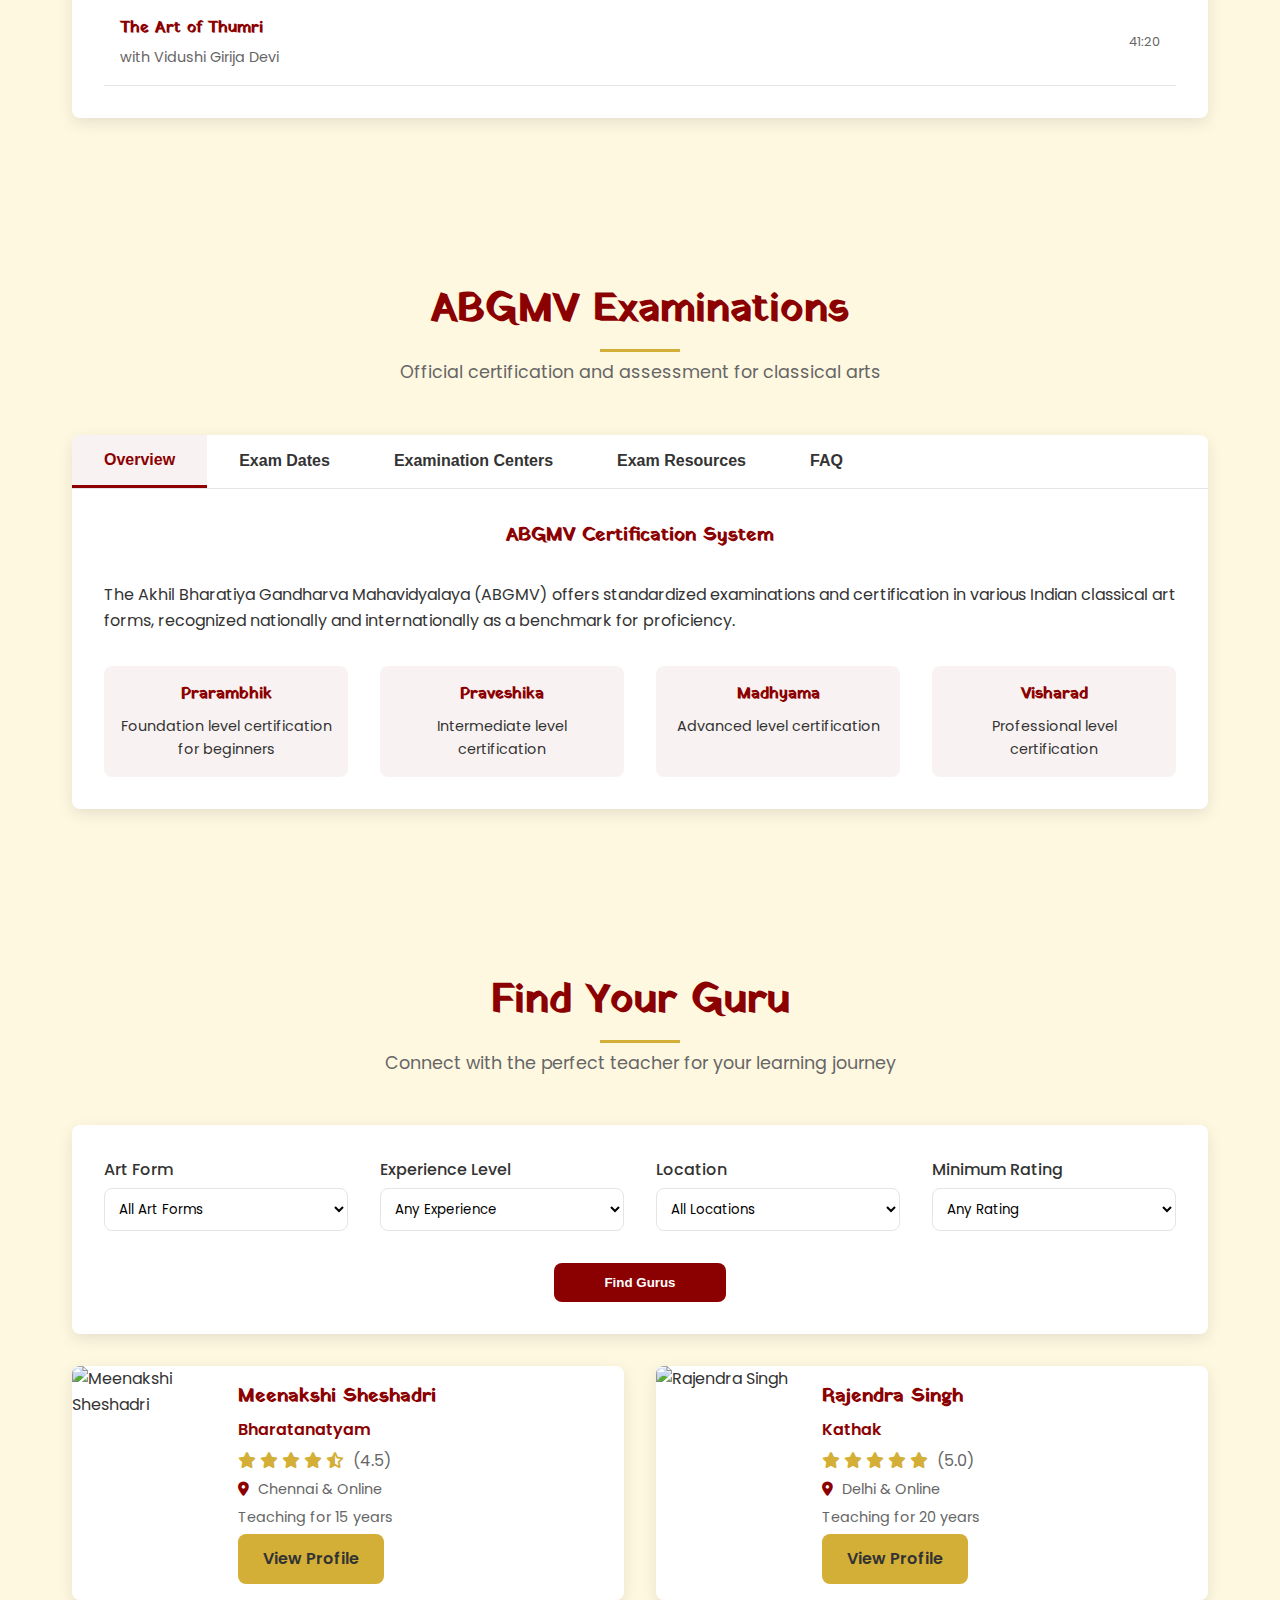
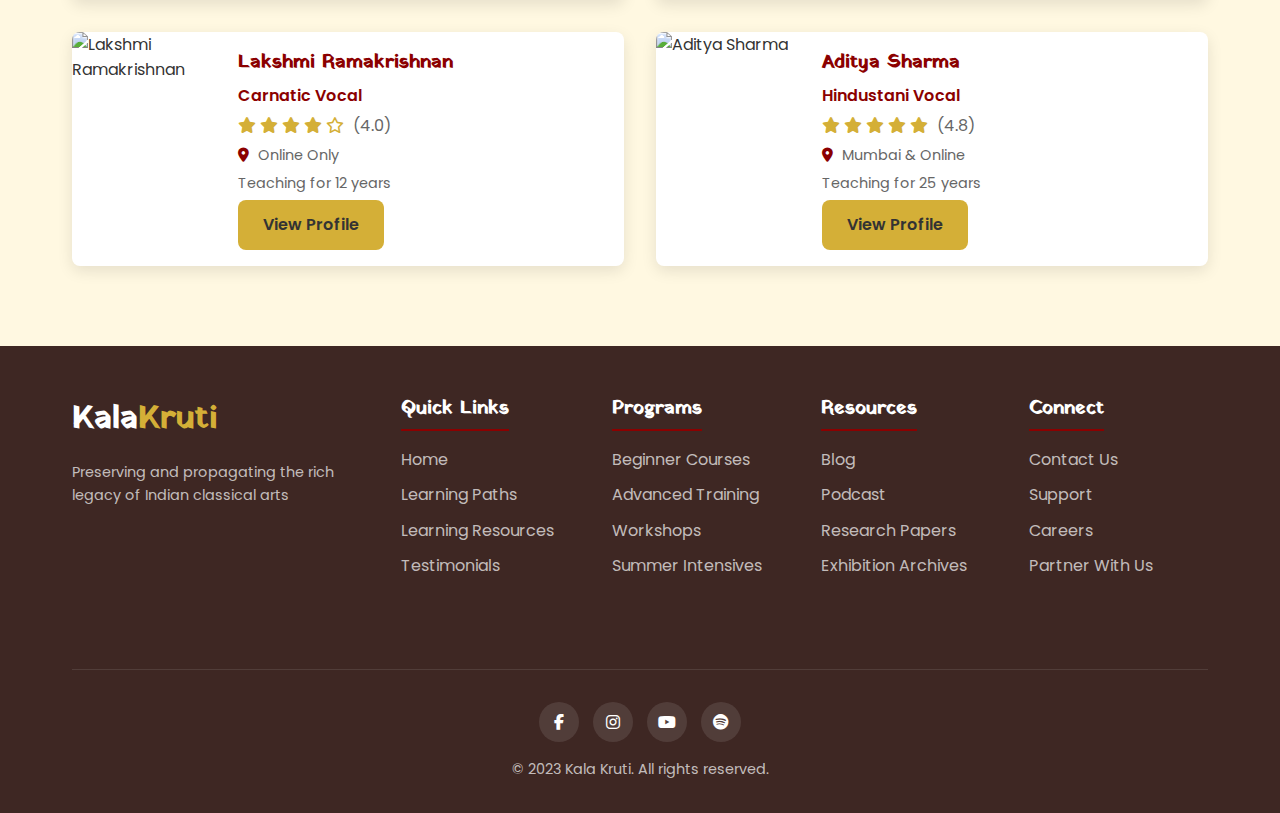
==== commit c758825a: "photo for hero section bg" ====
--- a/index.html
+++ b/index.html
@@ -43,8 +43,8 @@
                 <h2>Discover the Rich Heritage of</h2>
                 <h1>Indian Classical Arts</h1>
                 <p>
-                    Immerse yourself in the timeless traditions of Bharatanatyam, Carnatic music,<br>
-                    Kathak, Hindustani vocal, and more. Learn from master practitioners and<br>
+                    Immerse yourself in the timeless traditions of Bharatanatyam, Carnatic music,
+                    Kathak, Hindustani vocal, and more. Learn from master practitioners and
                     embrace the spiritual essence of Indian classical art forms.
                 </p>
                 <a href="#learning-paths" class="btn-primary">Begin Your Journey</a>
--- a/styles/main.css
+++ b/styles/main.css
@@ -171,7 +171,7 @@
 
 header {
     position: relative;
-    background: linear-gradient(rgba(62, 39, 35, 0.85), rgba(139, 0, 0, 0.85)), url('https://source.unsplash.com/random/1400x800/?indian,classical,dance') no-repeat center center/cover;
+    background: linear-gradient(rgba(62, 39, 35, 0.85), rgba(139, 0, 0, 0.85)), url('../assets/images/hero-bg.jpeg') no-repeat center center/cover;
     height: 100vh;
     color: var(--text-light);
     position: relative;
